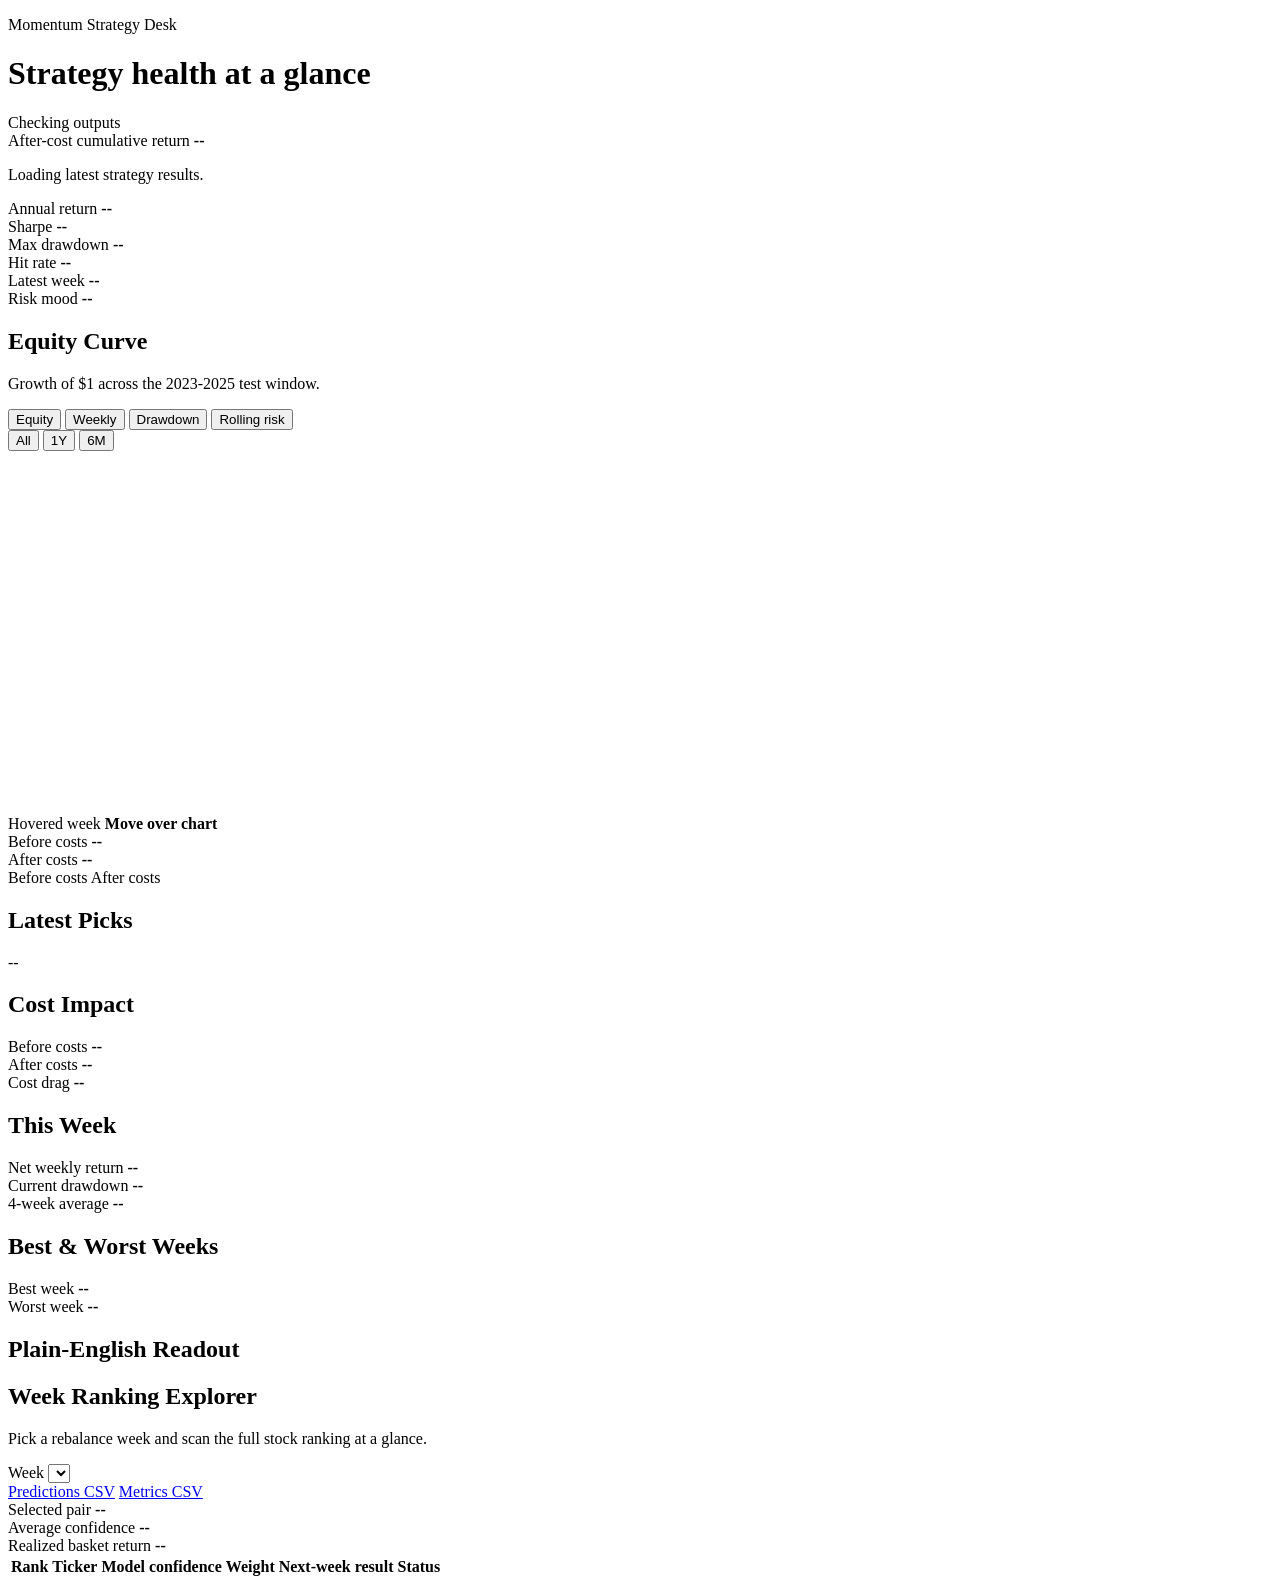
==== web/index.html @ 1e9c1b70 "Initial momentum strategy dashboard" ====
<!doctype html>
<html lang="en">
  <head>
    <meta charset="utf-8" />
    <meta name="viewport" content="width=device-width, initial-scale=1" />
    <title>Momentum Strategy Dashboard</title>
    <link rel="stylesheet" href="/static/styles.css" />
  </head>
  <body>
    <header class="app-header">
      <div>
        <p class="eyebrow">Momentum Strategy Desk</p>
        <h1>Strategy health at a glance</h1>
      </div>
      <div class="status-pill" id="healthStatus">Checking outputs</div>
    </header>

    <main>
      <section class="summary-band">
        <div>
          <span class="label">After-cost cumulative return</span>
          <strong id="netCumulativeReturn">--</strong>
          <p id="growthSentence">Loading latest strategy results.</p>
        </div>
        <div class="summary-grid">
          <div class="metric">
            <span>Annual return</span>
            <strong id="netAnnualizedReturn">--</strong>
          </div>
          <div class="metric">
            <span>Sharpe</span>
            <strong id="netSharpe">--</strong>
          </div>
          <div class="metric">
            <span>Max drawdown</span>
            <strong id="maxDrawdown">--</strong>
          </div>
          <div class="metric">
            <span>Hit rate</span>
            <strong id="hitRate">--</strong>
          </div>
          <div class="metric">
            <span>Latest week</span>
            <strong id="latestWeeklyReturn">--</strong>
          </div>
          <div class="metric">
            <span>Risk mood</span>
            <strong id="riskMood">--</strong>
          </div>
        </div>
      </section>

      <section class="layout">
        <div class="panel large">
          <div class="panel-head">
            <div>
              <h2>Equity Curve</h2>
              <p id="chartDescription">Growth of $1 across the 2023-2025 test window.</p>
            </div>
            <div class="chart-actions">
              <div class="segmented" aria-label="Chart mode">
                <button class="active" data-mode="equity">Equity</button>
                <button data-mode="returns">Weekly</button>
                <button data-mode="drawdown">Drawdown</button>
                <button data-mode="risk">Rolling risk</button>
              </div>
              <div class="segmented compact" aria-label="Chart range">
                <button class="active" data-range="all">All</button>
                <button data-range="52">1Y</button>
                <button data-range="26">6M</button>
              </div>
            </div>
          </div>
          <div class="chart-shell">
            <canvas id="equityChart" width="900" height="360"></canvas>
            <div class="chart-tooltip" id="chartTooltip" hidden></div>
          </div>
          <div class="chart-readout">
            <div>
              <span>Hovered week</span>
              <strong id="hoverWeek">Move over chart</strong>
            </div>
            <div>
              <span>Before costs</span>
              <strong id="hoverGross">--</strong>
            </div>
            <div>
              <span>After costs</span>
              <strong id="hoverNet">--</strong>
            </div>
          </div>
          <div class="legend" id="chartLegend">
            <span><i class="gross"></i> Before costs</span>
            <span><i class="net"></i> After costs</span>
          </div>
        </div>

        <aside class="panel picks">
          <div class="panel-head">
            <div>
              <h2>Latest Picks</h2>
              <p id="asOfWeek">--</p>
            </div>
          </div>
          <div id="selectedStocks" class="stock-list"></div>
        </aside>
      </section>

      <section class="cards">
        <article class="panel">
          <h2>Cost Impact</h2>
          <div class="split-row">
            <span>Before costs</span>
            <strong id="beforeCosts">--</strong>
          </div>
          <div class="split-row">
            <span>After costs</span>
            <strong id="afterCosts">--</strong>
          </div>
          <div class="split-row muted">
            <span>Cost drag</span>
            <strong id="costDrag">--</strong>
          </div>
        </article>

        <article class="panel">
          <h2>This Week</h2>
          <div class="split-row">
            <span>Net weekly return</span>
            <strong id="thisWeekReturn">--</strong>
          </div>
          <div class="split-row">
            <span>Current drawdown</span>
            <strong id="currentDrawdown">--</strong>
          </div>
          <div class="split-row">
            <span>4-week average</span>
            <strong id="rollingAvgReturn4w">--</strong>
          </div>
        </article>

        <article class="panel">
          <h2>Best & Worst Weeks</h2>
          <div class="split-row">
            <span id="bestWeekLabel">Best week</span>
            <strong id="bestWeekReturn">--</strong>
          </div>
          <div class="split-row">
            <span id="worstWeekLabel">Worst week</span>
            <strong id="worstWeekReturn">--</strong>
          </div>
        </article>
      </section>

      <section class="cards single">
        <article class="panel">
          <h2>Plain-English Readout</h2>
          <ul id="plainEnglish"></ul>
        </article>
      </section>

      <section class="panel">
        <div class="panel-head">
          <div>
            <h2>Week Ranking Explorer</h2>
            <p>Pick a rebalance week and scan the full stock ranking at a glance.</p>
          </div>
          <div class="ranking-tools">
            <label for="weekSelect">Week</label>
            <select id="weekSelect"></select>
            <div class="downloads">
              <a href="/api/downloads/weekly_stock_predictions.csv">Predictions CSV</a>
              <a href="/api/downloads/performance_metrics.csv">Metrics CSV</a>
            </div>
          </div>
        </div>
        <div class="week-glance">
          <div>
            <span class="label">Selected pair</span>
            <strong id="weekSelectedPair">--</strong>
          </div>
          <div>
            <span class="label">Average confidence</span>
            <strong id="weekAvgConfidence">--</strong>
          </div>
          <div>
            <span class="label">Realized basket return</span>
            <strong id="weekBasketReturn">--</strong>
          </div>
        </div>
        <div class="week-chips" id="weekChips"></div>
        <div class="table-wrap ranking-table-wrap">
          <table>
            <thead>
              <tr>
                <th>Rank</th>
                <th>Ticker</th>
                <th>Model confidence</th>
                <th>Weight</th>
                <th>Next-week result</th>
                <th>Status</th>
              </tr>
            </thead>
            <tbody id="predictionRows"></tbody>
          </table>
        </div>
      </section>
    </main>

    <script src="/static/app.js"></script>
  </body>
</html>
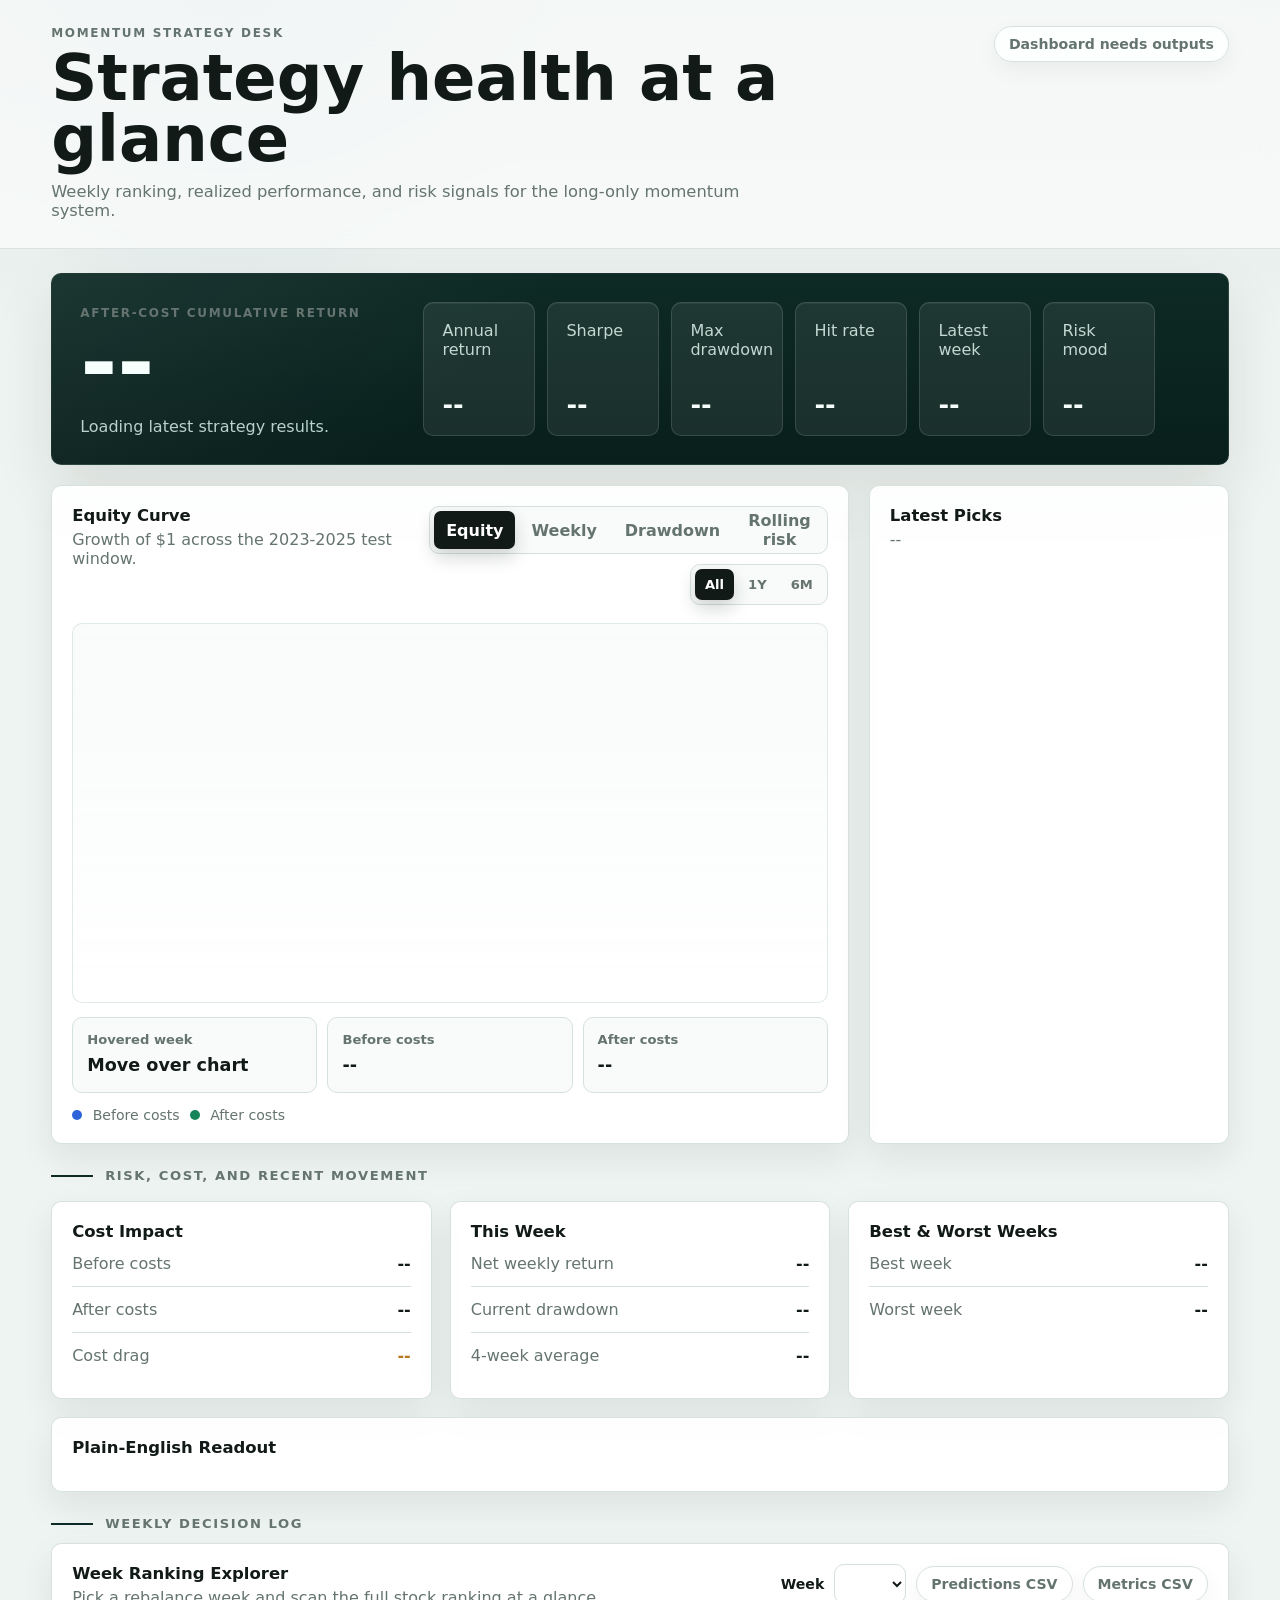
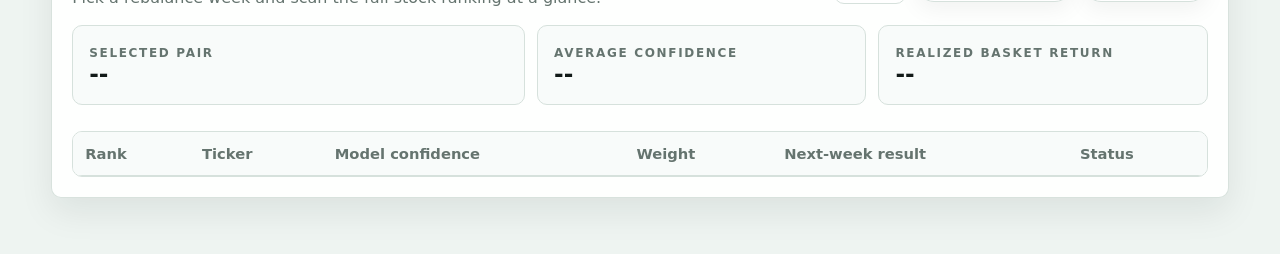
==== commit 02fdca16: "Redesign dashboard experience" ====
--- a/web/index.html
+++ b/web/index.html
@@ -4,13 +4,14 @@
     <meta charset="utf-8" />
     <meta name="viewport" content="width=device-width, initial-scale=1" />
     <title>Momentum Strategy Dashboard</title>
-    <link rel="stylesheet" href="/static/styles.css" />
+    <link rel="stylesheet" href="styles.css" />
   </head>
   <body>
     <header class="app-header">
       <div>
         <p class="eyebrow">Momentum Strategy Desk</p>
         <h1>Strategy health at a glance</h1>
+        <p class="header-copy">Weekly ranking, realized performance, and risk signals for the long-only momentum system.</p>
       </div>
       <div class="status-pill" id="healthStatus">Checking outputs</div>
     </header>
@@ -106,6 +107,11 @@
         </aside>
       </section>
 
+      <section class="section-label">
+        <span></span>
+        <p>Risk, cost, and recent movement</p>
+      </section>
+
       <section class="cards">
         <article class="panel">
           <h2>Cost Impact</h2>
@@ -157,6 +163,11 @@
           <h2>Plain-English Readout</h2>
           <ul id="plainEnglish"></ul>
         </article>
+      </section>
+
+      <section class="section-label">
+        <span></span>
+        <p>Weekly decision log</p>
       </section>
 
       <section class="panel">
@@ -169,8 +180,8 @@
             <label for="weekSelect">Week</label>
             <select id="weekSelect"></select>
             <div class="downloads">
-              <a href="/api/downloads/weekly_stock_predictions.csv">Predictions CSV</a>
-              <a href="/api/downloads/performance_metrics.csv">Metrics CSV</a>
+              <a data-download="weekly_stock_predictions.csv" href="/api/downloads/weekly_stock_predictions.csv">Predictions CSV</a>
+              <a data-download="performance_metrics.csv" href="/api/downloads/performance_metrics.csv">Metrics CSV</a>
             </div>
           </div>
         </div>
@@ -207,6 +218,6 @@
       </section>
     </main>
 
-    <script src="/static/app.js"></script>
+    <script src="app.js"></script>
   </body>
 </html>
--- a/web/styles.css
+++ b/web/styles.css
@@ -0,0 +1,653 @@
+:root {
+  color-scheme: light;
+  --bg: #eef4f1;
+  --bg-2: #e4ece8;
+  --ink: #121a18;
+  --muted: #65746f;
+  --soft: #f8fbfa;
+  --panel: rgba(255, 255, 255, 0.92);
+  --line: #d6e1dc;
+  --pine: #0e2a25;
+  --pine-2: #173c35;
+  --green: #16845b;
+  --teal: #157987;
+  --blue: #2e64d8;
+  --amber: #b7791f;
+  --plum: #6f4bb2;
+  --red: #bf4d45;
+  --shadow: 0 24px 60px rgba(18, 26, 24, 0.11);
+  --small-shadow: 0 14px 34px rgba(18, 26, 24, 0.08);
+}
+
+* {
+  box-sizing: border-box;
+}
+
+body {
+  margin: 0;
+  min-height: 100vh;
+  background:
+    linear-gradient(180deg, rgba(14, 42, 37, 0.08), transparent 340px),
+    radial-gradient(circle at 18% 0%, rgba(46, 100, 216, 0.12), transparent 320px),
+    var(--bg);
+  color: var(--ink);
+  font-family: Inter, ui-sans-serif, system-ui, -apple-system, BlinkMacSystemFont, "Segoe UI", sans-serif;
+}
+
+.app-header {
+  display: flex;
+  align-items: flex-start;
+  justify-content: space-between;
+  gap: 24px;
+  padding: 26px clamp(18px, 4vw, 56px) 28px;
+  border-bottom: 1px solid rgba(214, 225, 220, 0.9);
+  background: rgba(248, 251, 250, 0.86);
+  backdrop-filter: blur(18px);
+  position: sticky;
+  top: 0;
+  z-index: 5;
+}
+
+.eyebrow,
+.label {
+  margin: 0 0 8px;
+  color: var(--muted);
+  font-size: 0.75rem;
+  font-weight: 800;
+  letter-spacing: 0.14em;
+  text-transform: uppercase;
+}
+
+h1,
+h2,
+p {
+  margin: 0;
+}
+
+h1 {
+  max-width: 860px;
+  font-size: clamp(2.2rem, 5vw, 4.4rem);
+  line-height: 0.95;
+  letter-spacing: 0;
+}
+
+h2 {
+  font-size: 1.03rem;
+  letter-spacing: 0;
+}
+
+.header-copy {
+  max-width: 720px;
+  margin-top: 12px;
+  color: var(--muted);
+  font-size: 1.02rem;
+}
+
+main {
+  width: min(1480px, 100%);
+  margin: 0 auto;
+  padding: 24px clamp(18px, 4vw, 56px) 56px;
+}
+
+.status-pill,
+.downloads a {
+  border: 1px solid var(--line);
+  border-radius: 999px;
+  padding: 9px 14px;
+  color: var(--muted);
+  background: rgba(255, 255, 255, 0.82);
+  font-size: 0.88rem;
+  font-weight: 800;
+  text-decoration: none;
+  white-space: nowrap;
+  box-shadow: 0 8px 22px rgba(18, 26, 24, 0.05);
+}
+
+.status-pill.ok {
+  border-color: rgba(22, 132, 91, 0.28);
+  color: var(--green);
+}
+
+.summary-band {
+  display: grid;
+  grid-template-columns: minmax(300px, 0.88fr) 1.55fr;
+  gap: 18px;
+  align-items: stretch;
+  padding: 28px;
+  background:
+    linear-gradient(135deg, rgba(255, 255, 255, 0.06), transparent 38%),
+    linear-gradient(180deg, var(--pine), #081f1b);
+  color: #f7fffc;
+  border: 1px solid rgba(255, 255, 255, 0.08);
+  border-radius: 10px;
+  box-shadow: var(--shadow);
+}
+
+.summary-band strong {
+  display: block;
+  font-size: clamp(2.5rem, 7vw, 5.7rem);
+  line-height: 0.92;
+}
+
+.summary-band p {
+  margin-top: 14px;
+  color: #b9d2cb;
+}
+
+.summary-grid {
+  display: grid;
+  grid-template-columns: repeat(6, minmax(112px, 1fr));
+  gap: 12px;
+}
+
+.metric {
+  display: flex;
+  flex-direction: column;
+  justify-content: space-between;
+  min-height: 132px;
+  padding: 18px;
+  border: 1px solid rgba(255, 255, 255, 0.13);
+  border-radius: 10px;
+  background: rgba(255, 255, 255, 0.07);
+  box-shadow: inset 0 1px 0 rgba(255, 255, 255, 0.06);
+}
+
+.metric span {
+  color: #c2d8d1;
+}
+
+.metric strong {
+  font-size: clamp(1.3rem, 2vw, 1.85rem);
+}
+
+.layout {
+  display: grid;
+  grid-template-columns: minmax(0, 1fr) 360px;
+  gap: 20px;
+  margin-top: 20px;
+}
+
+.cards {
+  display: grid;
+  grid-template-columns: repeat(3, minmax(0, 1fr));
+  gap: 18px;
+  margin: 18px 0;
+}
+
+.cards.single {
+  grid-template-columns: 1fr;
+}
+
+.section-label {
+  display: flex;
+  align-items: center;
+  gap: 12px;
+  margin: 24px 0 12px;
+}
+
+.section-label span {
+  width: 42px;
+  height: 2px;
+  background: var(--pine);
+}
+
+.section-label p {
+  color: var(--muted);
+  font-size: 0.82rem;
+  font-weight: 900;
+  letter-spacing: 0.12em;
+  text-transform: uppercase;
+}
+
+.panel {
+  padding: 20px;
+  background: var(--panel);
+  border: 1px solid rgba(214, 225, 220, 0.95);
+  border-radius: 10px;
+  box-shadow: var(--small-shadow);
+}
+
+.panel.large {
+  min-width: 0;
+  overflow: hidden;
+}
+
+.panel-head {
+  display: flex;
+  align-items: flex-start;
+  justify-content: space-between;
+  gap: 18px;
+  margin-bottom: 18px;
+}
+
+.panel-head p {
+  margin-top: 5px;
+  color: var(--muted);
+}
+
+.chart-actions {
+  display: flex;
+  flex-direction: column;
+  align-items: flex-end;
+  gap: 10px;
+}
+
+.segmented {
+  display: flex;
+  gap: 4px;
+  padding: 4px;
+  border: 1px solid var(--line);
+  border-radius: 10px;
+  background: var(--soft);
+}
+
+.segmented button {
+  min-height: 36px;
+  border: 0;
+  border-radius: 7px;
+  padding: 0 12px;
+  background: transparent;
+  color: var(--muted);
+  font: inherit;
+  font-weight: 850;
+  cursor: pointer;
+}
+
+.segmented.compact button {
+  min-height: 31px;
+  padding: 0 10px;
+  font-size: 0.82rem;
+}
+
+.segmented button.active {
+  color: #fff;
+  background: var(--ink);
+  box-shadow: 0 8px 18px rgba(18, 26, 24, 0.18);
+}
+
+.legend,
+.downloads,
+.ranking-tools {
+  display: flex;
+  align-items: center;
+  gap: 10px;
+  flex-wrap: wrap;
+  color: var(--muted);
+  font-size: 0.88rem;
+}
+
+.ranking-tools {
+  justify-content: flex-end;
+}
+
+.ranking-tools label {
+  color: var(--ink);
+  font-weight: 850;
+}
+
+select {
+  min-height: 40px;
+  border: 1px solid var(--line);
+  border-radius: 10px;
+  padding: 0 38px 0 12px;
+  background: #fff;
+  color: var(--ink);
+  font: inherit;
+  font-weight: 850;
+}
+
+.legend {
+  padding-top: 2px;
+}
+
+.legend i {
+  display: inline-block;
+  width: 10px;
+  height: 10px;
+  border-radius: 50%;
+  margin-right: 6px;
+}
+
+.legend .gross {
+  background: var(--blue);
+}
+
+.legend .net {
+  background: var(--green);
+}
+
+.chart-shell {
+  position: relative;
+  min-height: 380px;
+  padding: 12px 0 0;
+  border: 1px solid rgba(214, 225, 220, 0.7);
+  border-radius: 10px;
+  background:
+    linear-gradient(180deg, rgba(248, 251, 250, 0.9), rgba(255, 255, 255, 0.96)),
+    var(--panel);
+}
+
+canvas {
+  width: 100%;
+  height: 360px;
+  cursor: crosshair;
+}
+
+.chart-tooltip {
+  position: absolute;
+  min-width: 200px;
+  padding: 10px 12px;
+  border: 1px solid rgba(18, 26, 24, 0.12);
+  border-radius: 10px;
+  background: rgba(255, 255, 255, 0.98);
+  box-shadow: 0 14px 34px rgba(18, 26, 24, 0.16);
+  color: var(--ink);
+  pointer-events: none;
+  transform: translate(12px, -50%);
+  z-index: 3;
+  font-size: 0.86rem;
+}
+
+.chart-tooltip strong {
+  display: block;
+  margin-bottom: 6px;
+}
+
+.chart-tooltip div {
+  display: flex;
+  justify-content: space-between;
+  gap: 14px;
+  color: var(--muted);
+}
+
+.chart-tooltip span:last-child {
+  color: var(--ink);
+  font-weight: 850;
+}
+
+.chart-readout {
+  display: grid;
+  grid-template-columns: repeat(3, minmax(0, 1fr));
+  gap: 10px;
+  margin: 14px 0 12px;
+}
+
+.chart-readout div {
+  min-height: 76px;
+  padding: 14px;
+  border: 1px solid var(--line);
+  border-radius: 10px;
+  background: var(--soft);
+}
+
+.chart-readout span {
+  display: block;
+  color: var(--muted);
+  font-size: 0.82rem;
+  font-weight: 850;
+}
+
+.chart-readout strong {
+  display: block;
+  margin-top: 8px;
+  font-size: 1.1rem;
+}
+
+.stock-list {
+  display: grid;
+  gap: 12px;
+}
+
+.stock-card {
+  padding: 17px;
+  border: 1px solid var(--line);
+  border-radius: 10px;
+  background:
+    linear-gradient(135deg, rgba(22, 132, 91, 0.1), transparent 58%),
+    #f8fbfa;
+}
+
+.stock-card strong {
+  display: block;
+  font-size: 2.15rem;
+  line-height: 1;
+}
+
+.stock-card .stock-meta {
+  display: flex;
+  justify-content: space-between;
+  gap: 12px;
+  margin-top: 12px;
+  color: var(--muted);
+}
+
+.split-row {
+  display: flex;
+  justify-content: space-between;
+  gap: 14px;
+  padding: 13px 0;
+  border-bottom: 1px solid var(--line);
+}
+
+.split-row:last-child {
+  border-bottom: 0;
+}
+
+.split-row span,
+li {
+  color: var(--muted);
+}
+
+.split-row strong {
+  text-align: right;
+}
+
+.muted strong {
+  color: var(--amber);
+}
+
+ul {
+  display: grid;
+  grid-template-columns: repeat(2, minmax(0, 1fr));
+  gap: 10px;
+  margin: 14px 0 0;
+  padding: 0;
+  list-style: none;
+}
+
+li {
+  padding: 14px;
+  border: 1px solid var(--line);
+  border-radius: 10px;
+  background: var(--soft);
+}
+
+.table-wrap {
+  overflow-x: auto;
+}
+
+.ranking-table-wrap {
+  max-height: 430px;
+  overflow: auto;
+  border: 1px solid var(--line);
+  border-radius: 10px;
+  background: #fff;
+}
+
+.ranking-table-wrap table {
+  min-width: 720px;
+}
+
+.ranking-table-wrap thead th {
+  position: sticky;
+  top: 0;
+  z-index: 2;
+  background: #f8fbfa;
+}
+
+.week-glance {
+  display: grid;
+  grid-template-columns: 1.1fr 0.8fr 0.8fr;
+  gap: 12px;
+  margin-bottom: 14px;
+}
+
+.week-glance > div {
+  padding: 16px;
+  border: 1px solid var(--line);
+  border-radius: 10px;
+  background: var(--soft);
+}
+
+.week-glance strong {
+  display: block;
+  font-size: 1.45rem;
+  line-height: 1.15;
+}
+
+.week-chips {
+  display: flex;
+  gap: 8px;
+  overflow-x: auto;
+  padding-bottom: 12px;
+}
+
+.week-chips button {
+  border: 1px solid var(--line);
+  border-radius: 999px;
+  padding: 8px 12px;
+  background: #fff;
+  color: var(--muted);
+  font: inherit;
+  font-weight: 850;
+  white-space: nowrap;
+  cursor: pointer;
+}
+
+.week-chips button.active {
+  border-color: rgba(22, 132, 91, 0.28);
+  background: rgba(22, 132, 91, 0.1);
+  color: var(--green);
+}
+
+table {
+  width: 100%;
+  border-collapse: collapse;
+  min-width: 760px;
+}
+
+th,
+td {
+  padding: 13px 12px;
+  border-bottom: 1px solid var(--line);
+  text-align: left;
+  font-size: 0.92rem;
+}
+
+th {
+  color: var(--muted);
+  font-weight: 850;
+}
+
+.selected-row {
+  background: rgba(22, 132, 91, 0.07);
+}
+
+.rank-badge {
+  display: inline-grid;
+  place-items: center;
+  width: 32px;
+  height: 32px;
+  border-radius: 999px;
+  background: #edf4f1;
+  color: var(--ink);
+  font-weight: 950;
+}
+
+.selected-row .rank-badge {
+  background: var(--green);
+  color: #fff;
+}
+
+.confidence-cell {
+  display: grid;
+  grid-template-columns: 64px minmax(110px, 1fr);
+  align-items: center;
+  gap: 10px;
+  font-weight: 850;
+}
+
+.confidence-track {
+  height: 8px;
+  overflow: hidden;
+  border-radius: 999px;
+  background: #e4ece8;
+}
+
+.confidence-track i {
+  display: block;
+  height: 100%;
+  border-radius: inherit;
+  background: linear-gradient(90deg, var(--blue), var(--green));
+}
+
+.yes {
+  color: var(--green);
+  font-weight: 850;
+}
+
+.no {
+  color: var(--muted);
+}
+
+@media (max-width: 1180px) {
+  .summary-band,
+  .layout {
+    grid-template-columns: 1fr;
+  }
+
+  .summary-grid {
+    grid-template-columns: repeat(3, minmax(120px, 1fr));
+  }
+}
+
+@media (max-width: 820px) {
+  .app-header,
+  .panel-head {
+    flex-direction: column;
+    align-items: stretch;
+  }
+
+  .cards,
+  .chart-readout,
+  .week-glance,
+  ul {
+    grid-template-columns: 1fr;
+  }
+
+  .chart-actions {
+    align-items: stretch;
+  }
+
+  .segmented {
+    overflow-x: auto;
+  }
+
+  .ranking-tools {
+    justify-content: flex-start;
+  }
+}
+
+@media (max-width: 560px) {
+  main {
+    padding-inline: 14px;
+  }
+
+  .summary-band {
+    padding: 20px;
+  }
+
+  .summary-grid {
+    grid-template-columns: 1fr;
+  }
+}
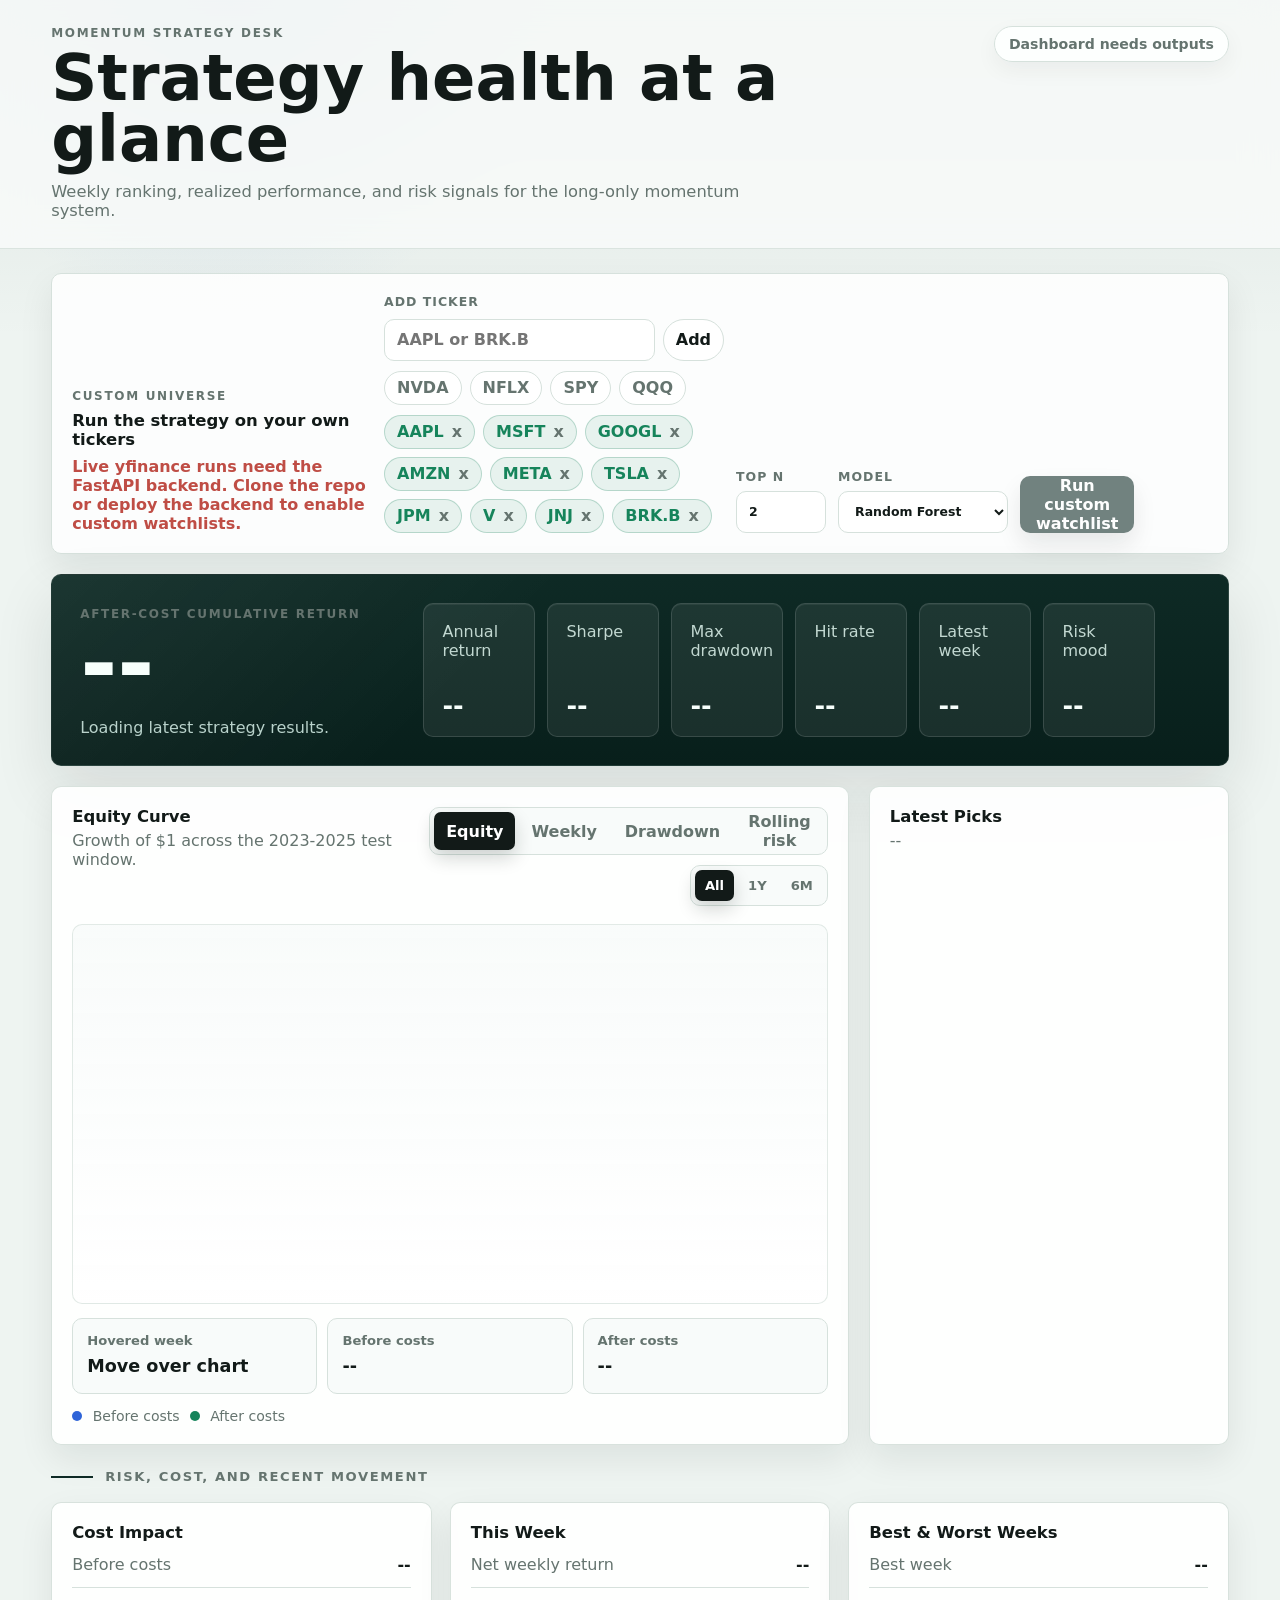
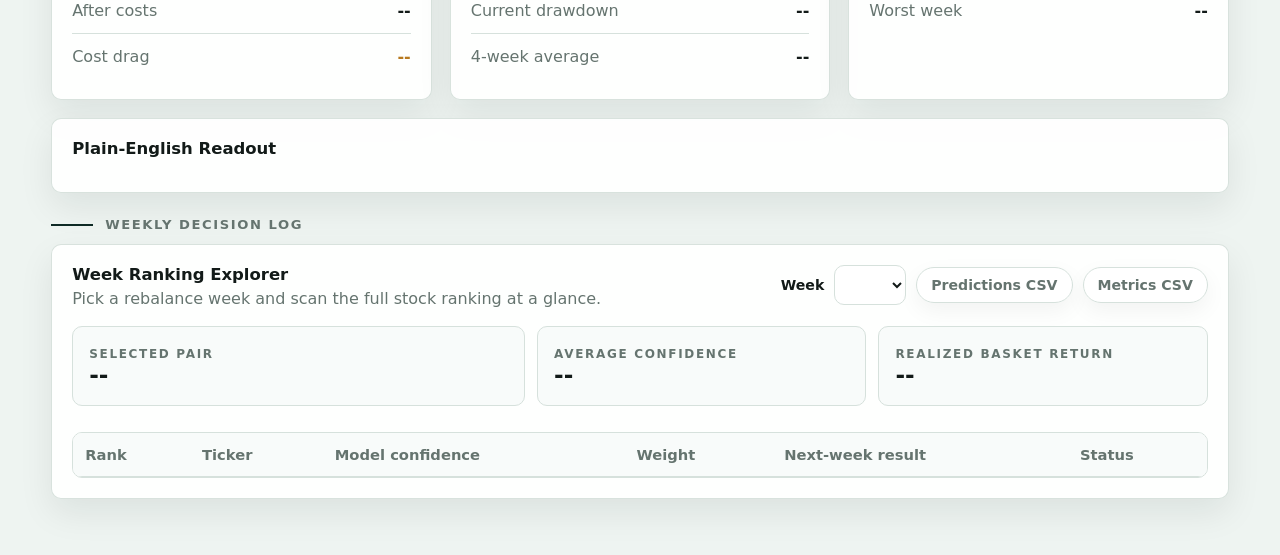
==== commit 2eaad367: "Add yfinance custom watchlists" ====
--- a/web/index.html
+++ b/web/index.html
@@ -17,6 +17,42 @@
     </header>
 
     <main>
+      <section class="custom-panel">
+        <div>
+          <p class="eyebrow">Custom universe</p>
+          <h2>Run the strategy on your own tickers</h2>
+          <p class="custom-note" id="customNote">Live custom runs need the Python backend. The public static page shows the default precomputed universe.</p>
+        </div>
+        <div class="custom-controls">
+          <div class="ticker-builder">
+            <label for="tickerInput">Add ticker</label>
+            <div class="ticker-add-row">
+              <input id="tickerInput" placeholder="AAPL or BRK.B" autocomplete="off" />
+              <button id="addTickerButton" class="secondary-button" type="button">Add</button>
+            </div>
+            <div class="starter-row" aria-label="Starter tickers">
+              <button type="button" data-starter="NVDA">NVDA</button>
+              <button type="button" data-starter="NFLX">NFLX</button>
+              <button type="button" data-starter="SPY">SPY</button>
+              <button type="button" data-starter="QQQ">QQQ</button>
+            </div>
+            <div class="watchlist-chips" id="watchlistChips"></div>
+          </div>
+          <label>
+            Top N
+            <input id="topNInput" type="number" min="1" max="10" value="2" />
+          </label>
+          <label>
+            Model
+            <select id="modelInput">
+              <option value="random_forest">Random Forest</option>
+              <option value="hist_gradient_boosting">Gradient Boosting</option>
+            </select>
+          </label>
+          <button id="runCustomButton" type="button">Run custom watchlist</button>
+        </div>
+      </section>
+
       <section class="summary-band">
         <div>
           <span class="label">After-cost cumulative return</span>
--- a/web/styles.css
+++ b/web/styles.css
@@ -89,6 +89,133 @@
   padding: 24px clamp(18px, 4vw, 56px) 56px;
 }
 
+.custom-panel {
+  display: grid;
+  grid-template-columns: minmax(280px, 0.8fr) 1.4fr;
+  gap: 18px;
+  align-items: end;
+  margin-bottom: 20px;
+  padding: 20px;
+  border: 1px solid var(--line);
+  border-radius: 10px;
+  background: rgba(255, 255, 255, 0.86);
+  box-shadow: var(--small-shadow);
+}
+
+.custom-note {
+  margin-top: 8px;
+  color: var(--muted);
+}
+
+.custom-note.ready {
+  color: var(--green);
+  font-weight: 850;
+}
+
+.custom-note.error {
+  color: var(--red);
+  font-weight: 850;
+}
+
+.custom-controls {
+  display: grid;
+  grid-template-columns: minmax(340px, 1fr) 90px 170px auto;
+  gap: 12px;
+  align-items: end;
+}
+
+.custom-controls label,
+.ticker-builder > label {
+  display: grid;
+  gap: 7px;
+  color: var(--muted);
+  font-size: 0.78rem;
+  font-weight: 900;
+  letter-spacing: 0.08em;
+  text-transform: uppercase;
+}
+
+.custom-controls input,
+.custom-controls select {
+  min-height: 42px;
+  width: 100%;
+  border: 1px solid var(--line);
+  border-radius: 10px;
+  padding: 0 12px;
+  background: #fff;
+  color: var(--ink);
+  font: inherit;
+  font-weight: 800;
+}
+
+.ticker-builder {
+  display: grid;
+  gap: 10px;
+}
+
+.ticker-add-row {
+  display: grid;
+  grid-template-columns: minmax(160px, 1fr) auto;
+  gap: 8px;
+}
+
+.starter-row,
+.watchlist-chips {
+  display: flex;
+  gap: 8px;
+  flex-wrap: wrap;
+}
+
+.starter-row button,
+.watchlist-chips button,
+.secondary-button {
+  min-height: 34px;
+  border: 1px solid var(--line);
+  border-radius: 999px;
+  padding: 0 12px;
+  background: #fff;
+  color: var(--ink);
+  font: inherit;
+  font-weight: 850;
+  cursor: pointer;
+}
+
+.starter-row button {
+  color: var(--muted);
+}
+
+.watchlist-chips button {
+  display: inline-flex;
+  align-items: center;
+  gap: 8px;
+  border-color: rgba(22, 132, 91, 0.24);
+  background: rgba(22, 132, 91, 0.09);
+  color: var(--green);
+}
+
+.watchlist-chips i {
+  font-style: normal;
+  color: var(--muted);
+}
+
+.custom-controls > button {
+  min-height: 42px;
+  border: 0;
+  border-radius: 10px;
+  padding: 0 16px;
+  background: var(--pine);
+  color: #fff;
+  font: inherit;
+  font-weight: 900;
+  cursor: pointer;
+  box-shadow: 0 12px 24px rgba(18, 26, 24, 0.16);
+}
+
+.custom-controls button:disabled {
+  cursor: not-allowed;
+  opacity: 0.58;
+}
+
 .status-pill,
 .downloads a {
   border: 1px solid var(--line);
@@ -602,7 +729,9 @@
 
 @media (max-width: 1180px) {
   .summary-band,
-  .layout {
+  .layout,
+  .custom-panel,
+  .custom-controls {
     grid-template-columns: 1fr;
   }
 
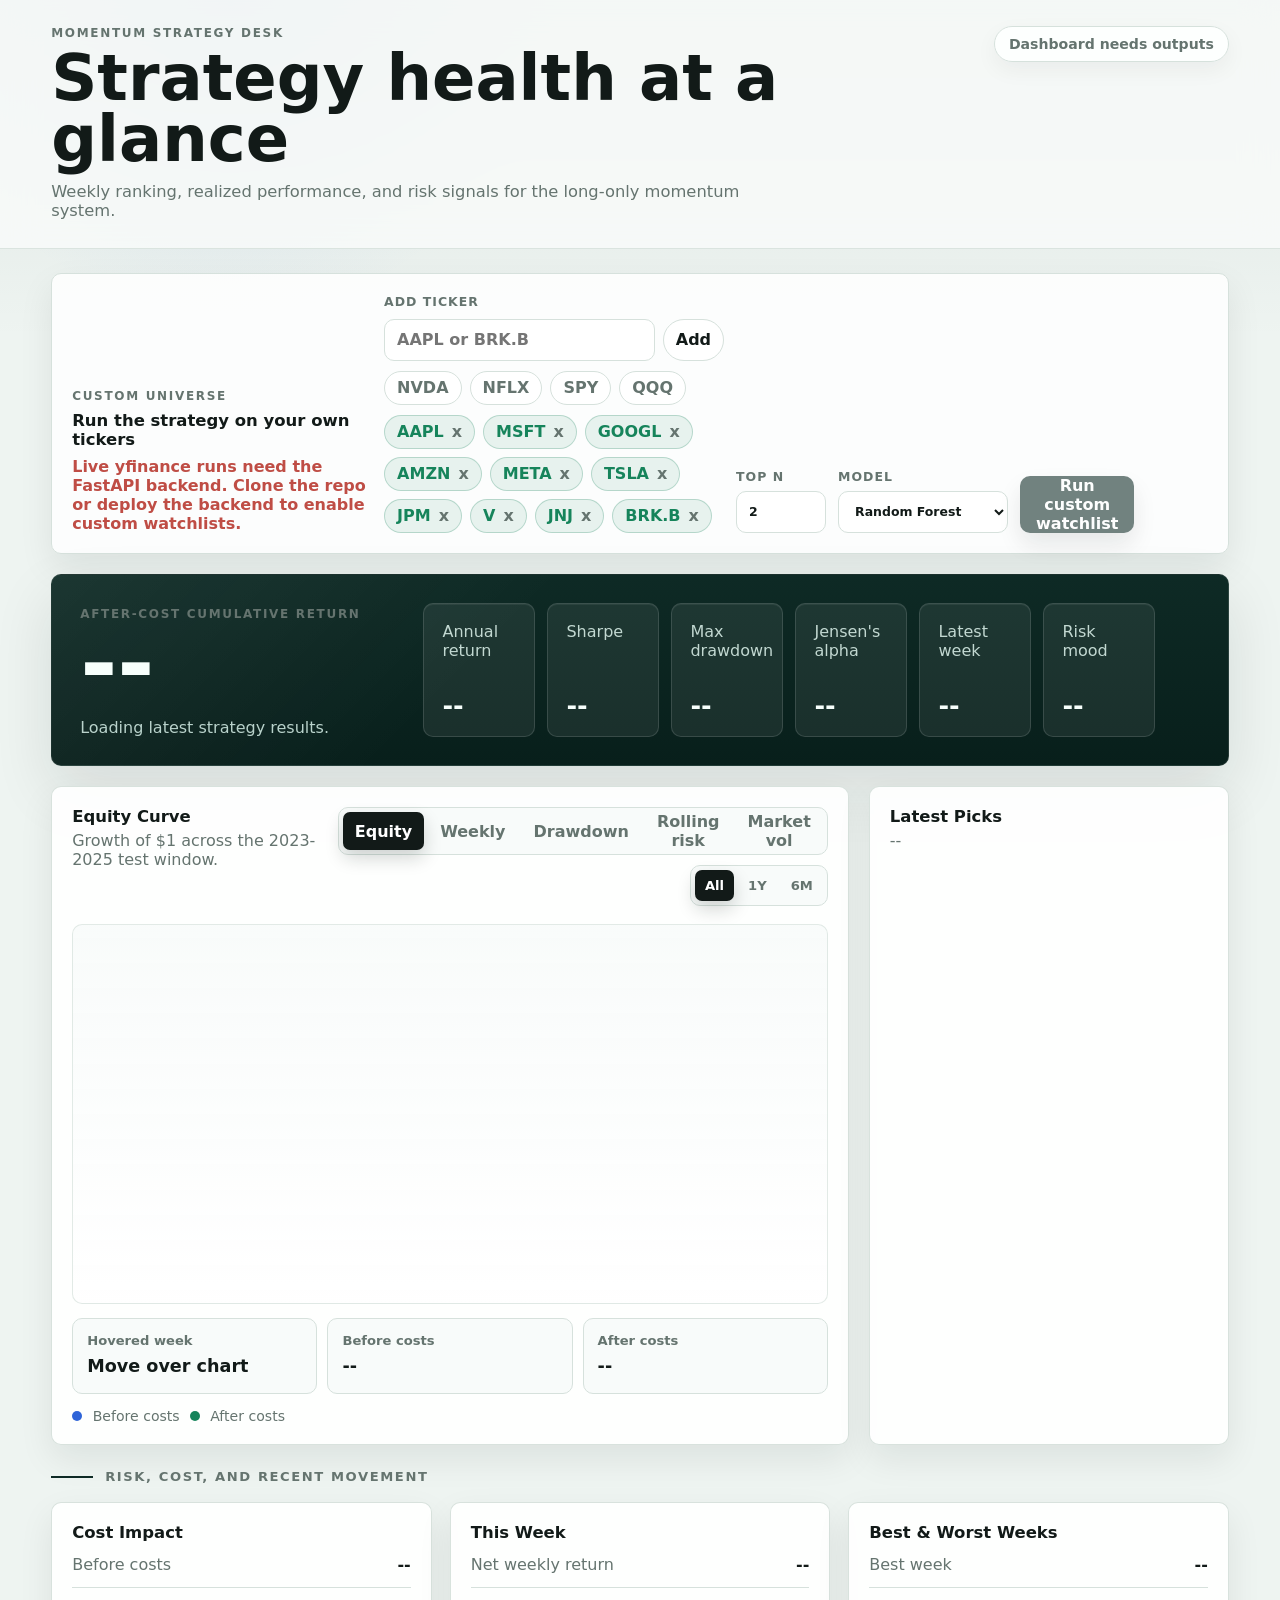
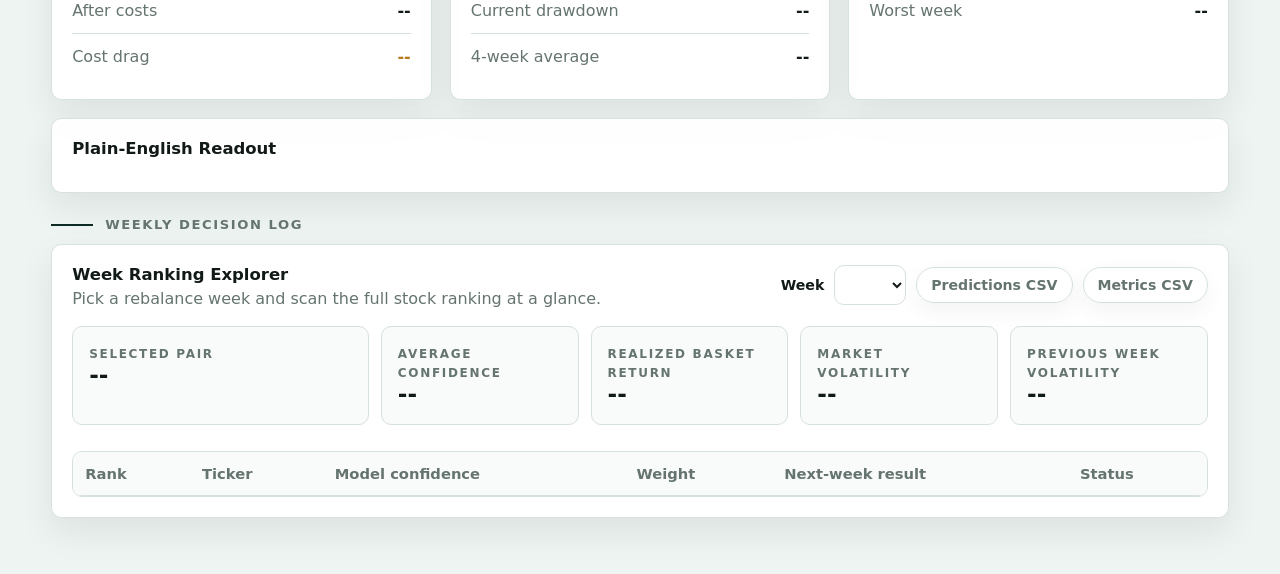
==== commit 403fd0ca: "Add alpha and market volatility views" ====
--- a/web/index.html
+++ b/web/index.html
@@ -73,8 +73,8 @@
             <strong id="maxDrawdown">--</strong>
           </div>
           <div class="metric">
-            <span>Hit rate</span>
-            <strong id="hitRate">--</strong>
+            <span>Jensen's alpha</span>
+            <strong id="jensensAlpha">--</strong>
           </div>
           <div class="metric">
             <span>Latest week</span>
@@ -100,6 +100,7 @@
                 <button data-mode="returns">Weekly</button>
                 <button data-mode="drawdown">Drawdown</button>
                 <button data-mode="risk">Rolling risk</button>
+                <button data-mode="market">Market vol</button>
               </div>
               <div class="segmented compact" aria-label="Chart range">
                 <button class="active" data-range="all">All</button>
@@ -233,6 +234,14 @@
           <div>
             <span class="label">Realized basket return</span>
             <strong id="weekBasketReturn">--</strong>
+          </div>
+          <div>
+            <span class="label">Market volatility</span>
+            <strong id="weekMarketVolatility">--</strong>
+          </div>
+          <div>
+            <span class="label">Previous week volatility</span>
+            <strong id="weekPreviousMarketVolatility">--</strong>
           </div>
         </div>
         <div class="week-chips" id="weekChips"></div>
--- a/web/styles.css
+++ b/web/styles.css
@@ -614,7 +614,7 @@
 
 .week-glance {
   display: grid;
-  grid-template-columns: 1.1fr 0.8fr 0.8fr;
+  grid-template-columns: 1.2fr repeat(4, minmax(150px, 0.8fr));
   gap: 12px;
   margin-bottom: 14px;
 }
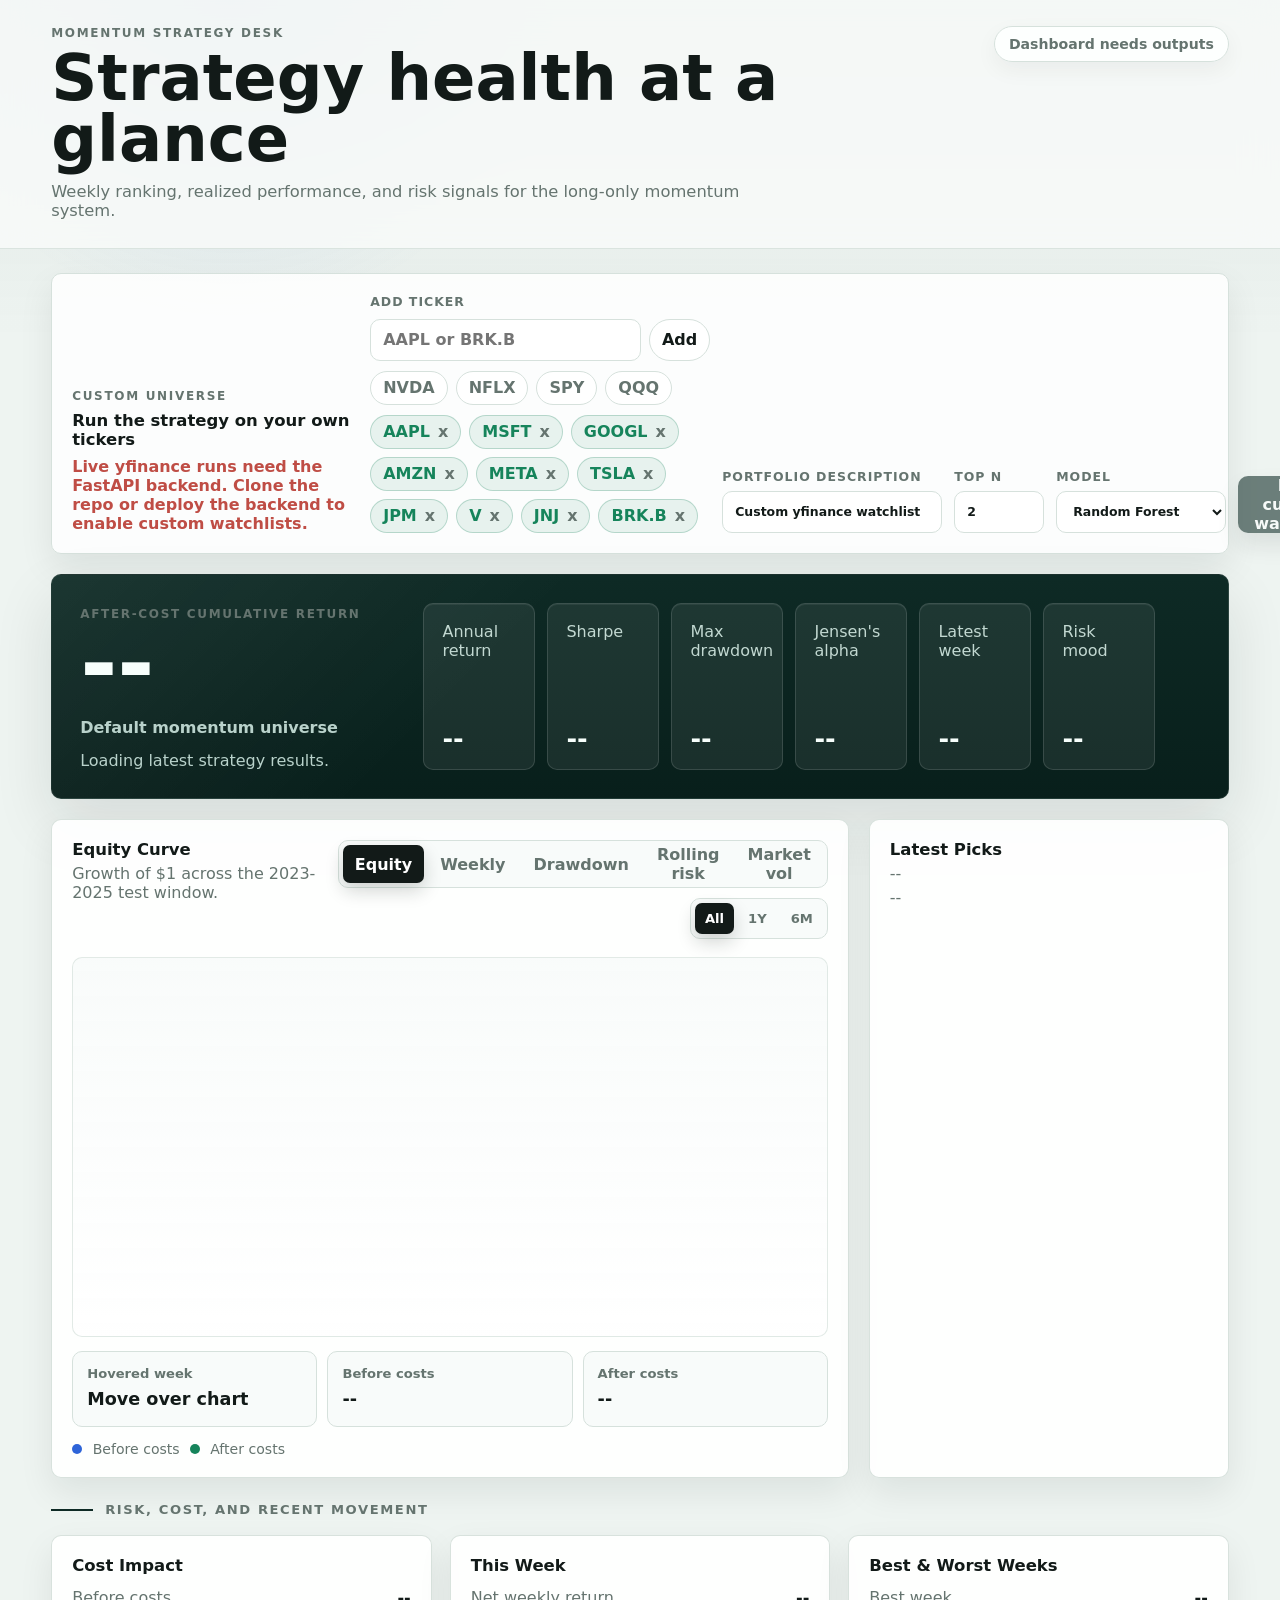
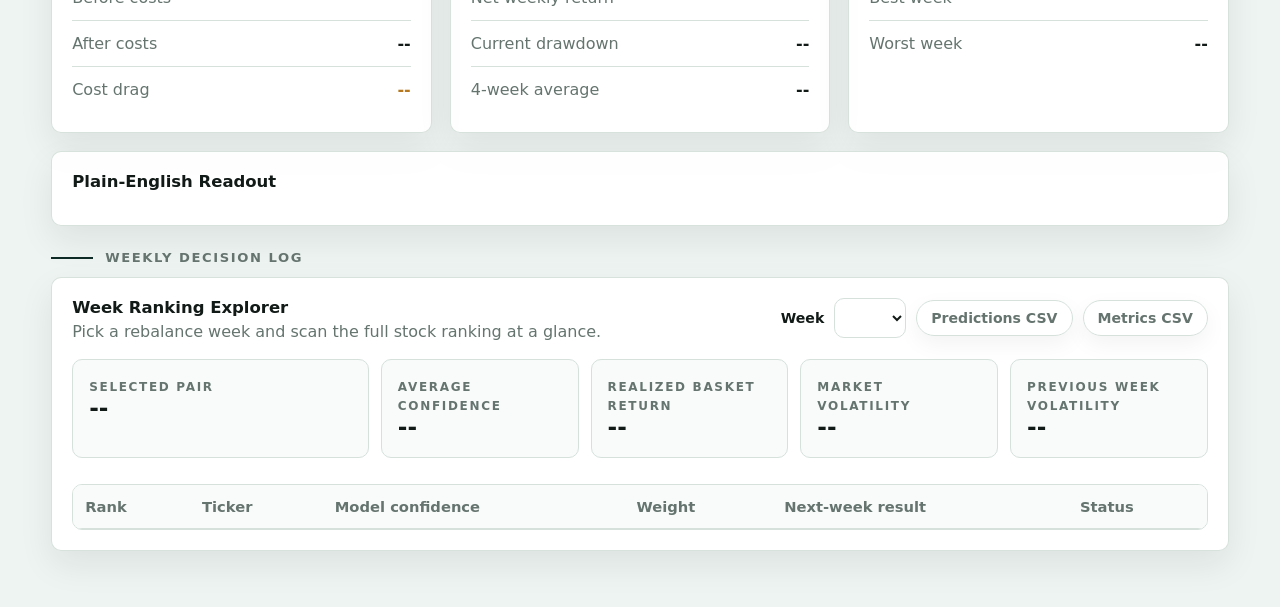
==== commit df78ab54: "Use live yfinance forecast snapshots" ====
--- a/web/index.html
+++ b/web/index.html
@@ -38,6 +38,10 @@
             </div>
             <div class="watchlist-chips" id="watchlistChips"></div>
           </div>
+          <label class="description-field">
+            Portfolio description
+            <input id="portfolioDescriptionInput" value="Custom yfinance watchlist" maxlength="140" />
+          </label>
           <label>
             Top N
             <input id="topNInput" type="number" min="1" max="10" value="2" />
@@ -57,6 +61,7 @@
         <div>
           <span class="label">After-cost cumulative return</span>
           <strong id="netCumulativeReturn">--</strong>
+          <p class="portfolio-description" id="portfolioDescription">Default momentum universe</p>
           <p id="growthSentence">Loading latest strategy results.</p>
         </div>
         <div class="summary-grid">
@@ -138,6 +143,7 @@
             <div>
               <h2>Latest Picks</h2>
               <p id="asOfWeek">--</p>
+              <p id="dataAsOf">--</p>
             </div>
           </div>
           <div id="selectedStocks" class="stock-list"></div>
--- a/web/styles.css
+++ b/web/styles.css
@@ -119,7 +119,7 @@
 
 .custom-controls {
   display: grid;
-  grid-template-columns: minmax(340px, 1fr) 90px 170px auto;
+  grid-template-columns: minmax(340px, 1fr) minmax(220px, 0.7fr) 90px 170px auto;
   gap: 12px;
   align-items: end;
 }
@@ -214,6 +214,12 @@
 .custom-controls button:disabled {
   cursor: not-allowed;
   opacity: 0.58;
+}
+
+.portfolio-description {
+  margin-top: 10px;
+  color: #d8ece6;
+  font-weight: 850;
 }
 
 .status-pill,
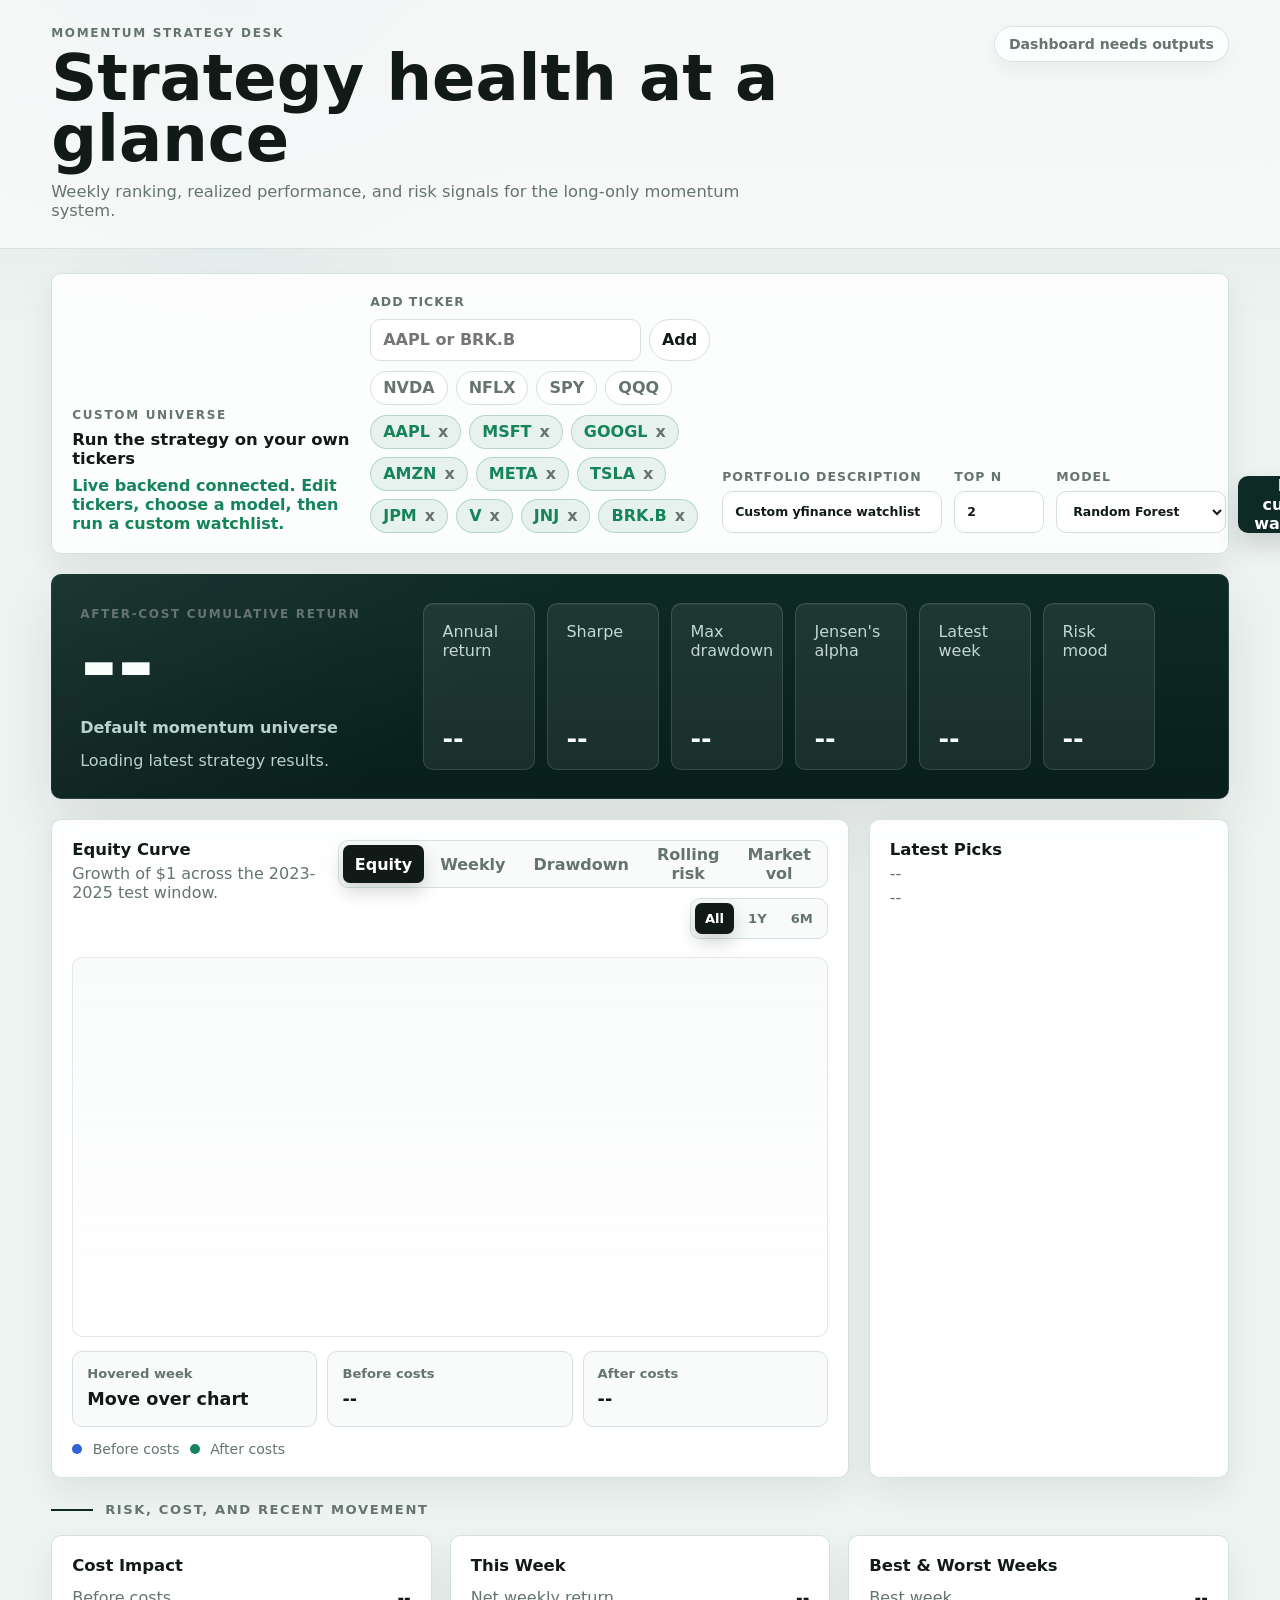
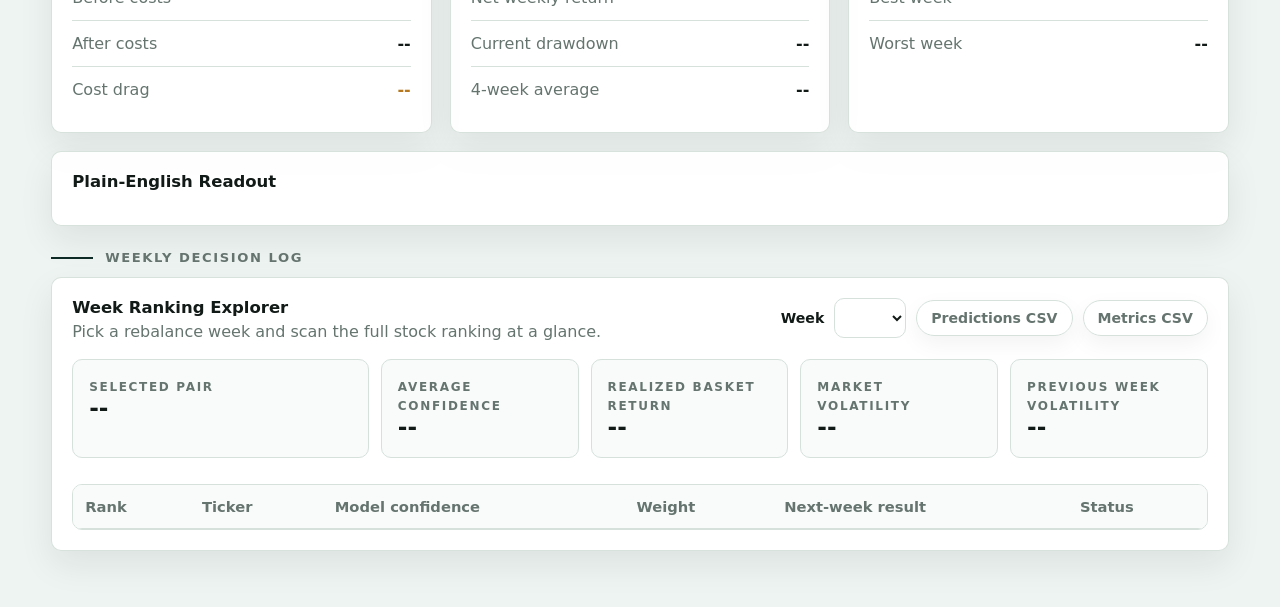
==== commit 88edd86a: "Prepare live backend deployment" ====
--- a/web/index.html
+++ b/web/index.html
@@ -269,6 +269,7 @@
       </section>
     </main>
 
+    <script src="config.js"></script>
     <script src="app.js"></script>
   </body>
 </html>
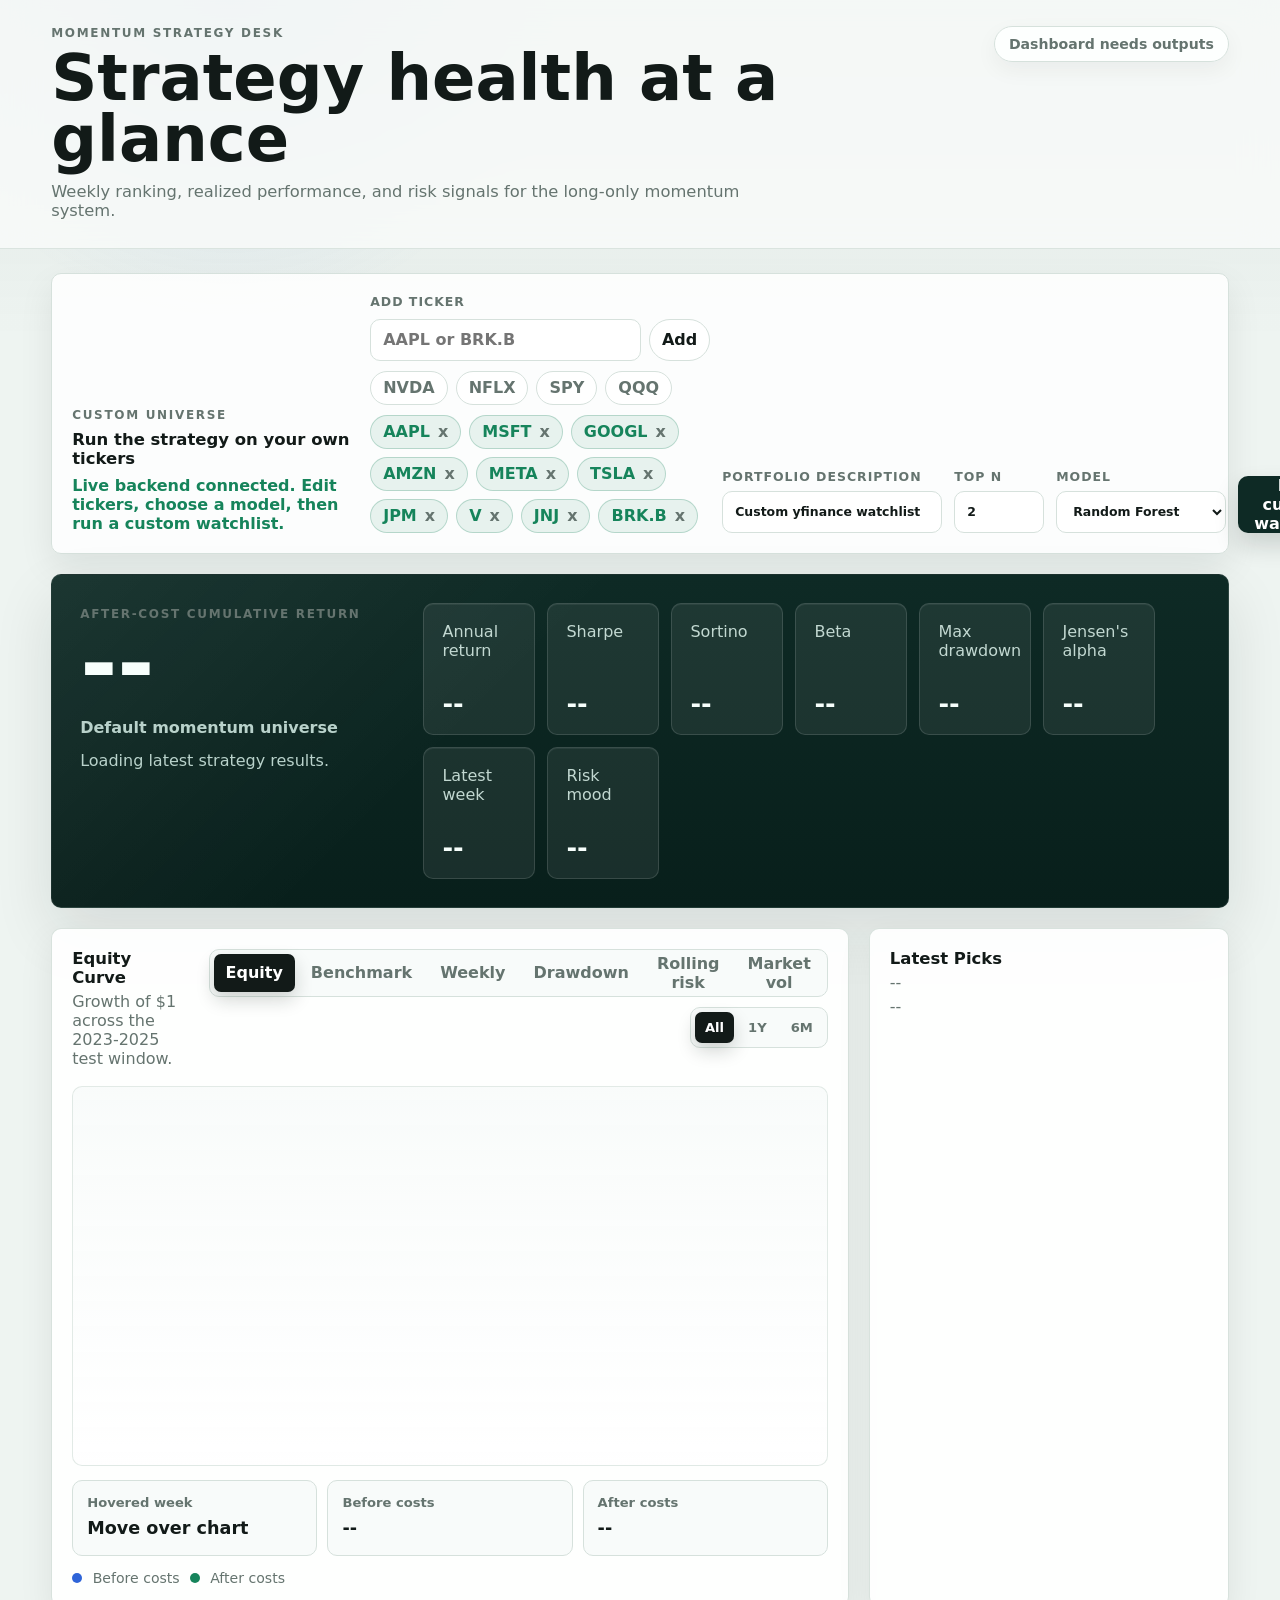
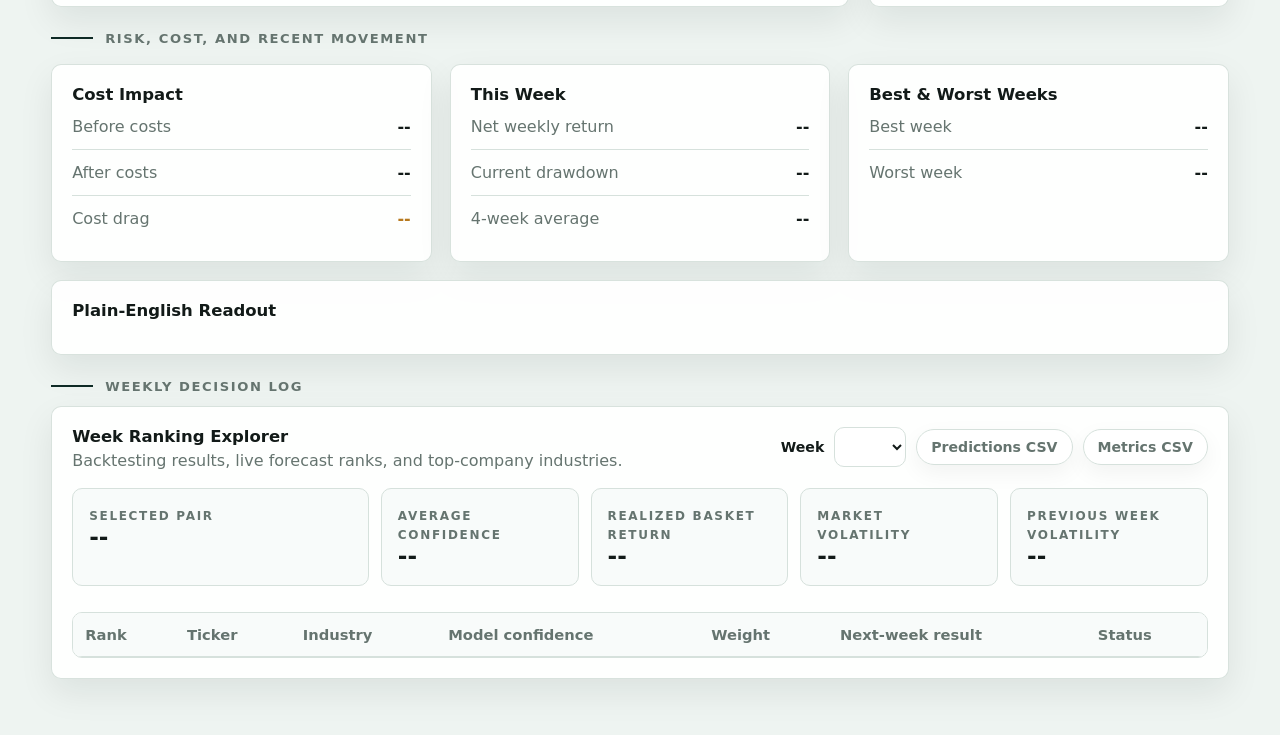
==== commit c3b1d9c5: "Add benchmark analytics and email alerts" ====
--- a/web/index.html
+++ b/web/index.html
@@ -51,9 +51,11 @@
             <select id="modelInput">
               <option value="random_forest">Random Forest</option>
               <option value="hist_gradient_boosting">Gradient Boosting</option>
+              <option value="xgboost">XGBoost</option>
             </select>
           </label>
           <button id="runCustomButton" type="button">Run custom watchlist</button>
+          <button id="emailPicksButton" type="button" disabled>Email weekly picks</button>
         </div>
       </section>
 
@@ -74,6 +76,14 @@
             <strong id="netSharpe">--</strong>
           </div>
           <div class="metric">
+            <span>Sortino</span>
+            <strong id="netSortino">--</strong>
+          </div>
+          <div class="metric">
+            <span>Beta</span>
+            <strong id="netBeta">--</strong>
+          </div>
+          <div class="metric">
             <span>Max drawdown</span>
             <strong id="maxDrawdown">--</strong>
           </div>
@@ -102,6 +112,7 @@
             <div class="chart-actions">
               <div class="segmented" aria-label="Chart mode">
                 <button class="active" data-mode="equity">Equity</button>
+                <button data-mode="benchmark">Benchmark</button>
                 <button data-mode="returns">Weekly</button>
                 <button data-mode="drawdown">Drawdown</button>
                 <button data-mode="risk">Rolling risk</button>
@@ -217,7 +228,7 @@
         <div class="panel-head">
           <div>
             <h2>Week Ranking Explorer</h2>
-            <p>Pick a rebalance week and scan the full stock ranking at a glance.</p>
+            <p>Backtesting results, live forecast ranks, and top-company industries.</p>
           </div>
           <div class="ranking-tools">
             <label for="weekSelect">Week</label>
@@ -257,6 +268,7 @@
               <tr>
                 <th>Rank</th>
                 <th>Ticker</th>
+                <th>Industry</th>
                 <th>Model confidence</th>
                 <th>Weight</th>
                 <th>Next-week result</th>
--- a/web/styles.css
+++ b/web/styles.css
@@ -119,7 +119,7 @@
 
 .custom-controls {
   display: grid;
-  grid-template-columns: minmax(340px, 1fr) minmax(220px, 0.7fr) 90px 170px auto;
+  grid-template-columns: minmax(340px, 1fr) minmax(220px, 0.7fr) 90px 170px auto auto;
   gap: 12px;
   align-items: end;
 }
@@ -209,6 +209,12 @@
   font-weight: 900;
   cursor: pointer;
   box-shadow: 0 12px 24px rgba(18, 26, 24, 0.16);
+}
+
+.custom-controls > button + button {
+  border: 1px solid var(--line);
+  background: #fff;
+  color: var(--ink);
 }
 
 .custom-controls button:disabled {
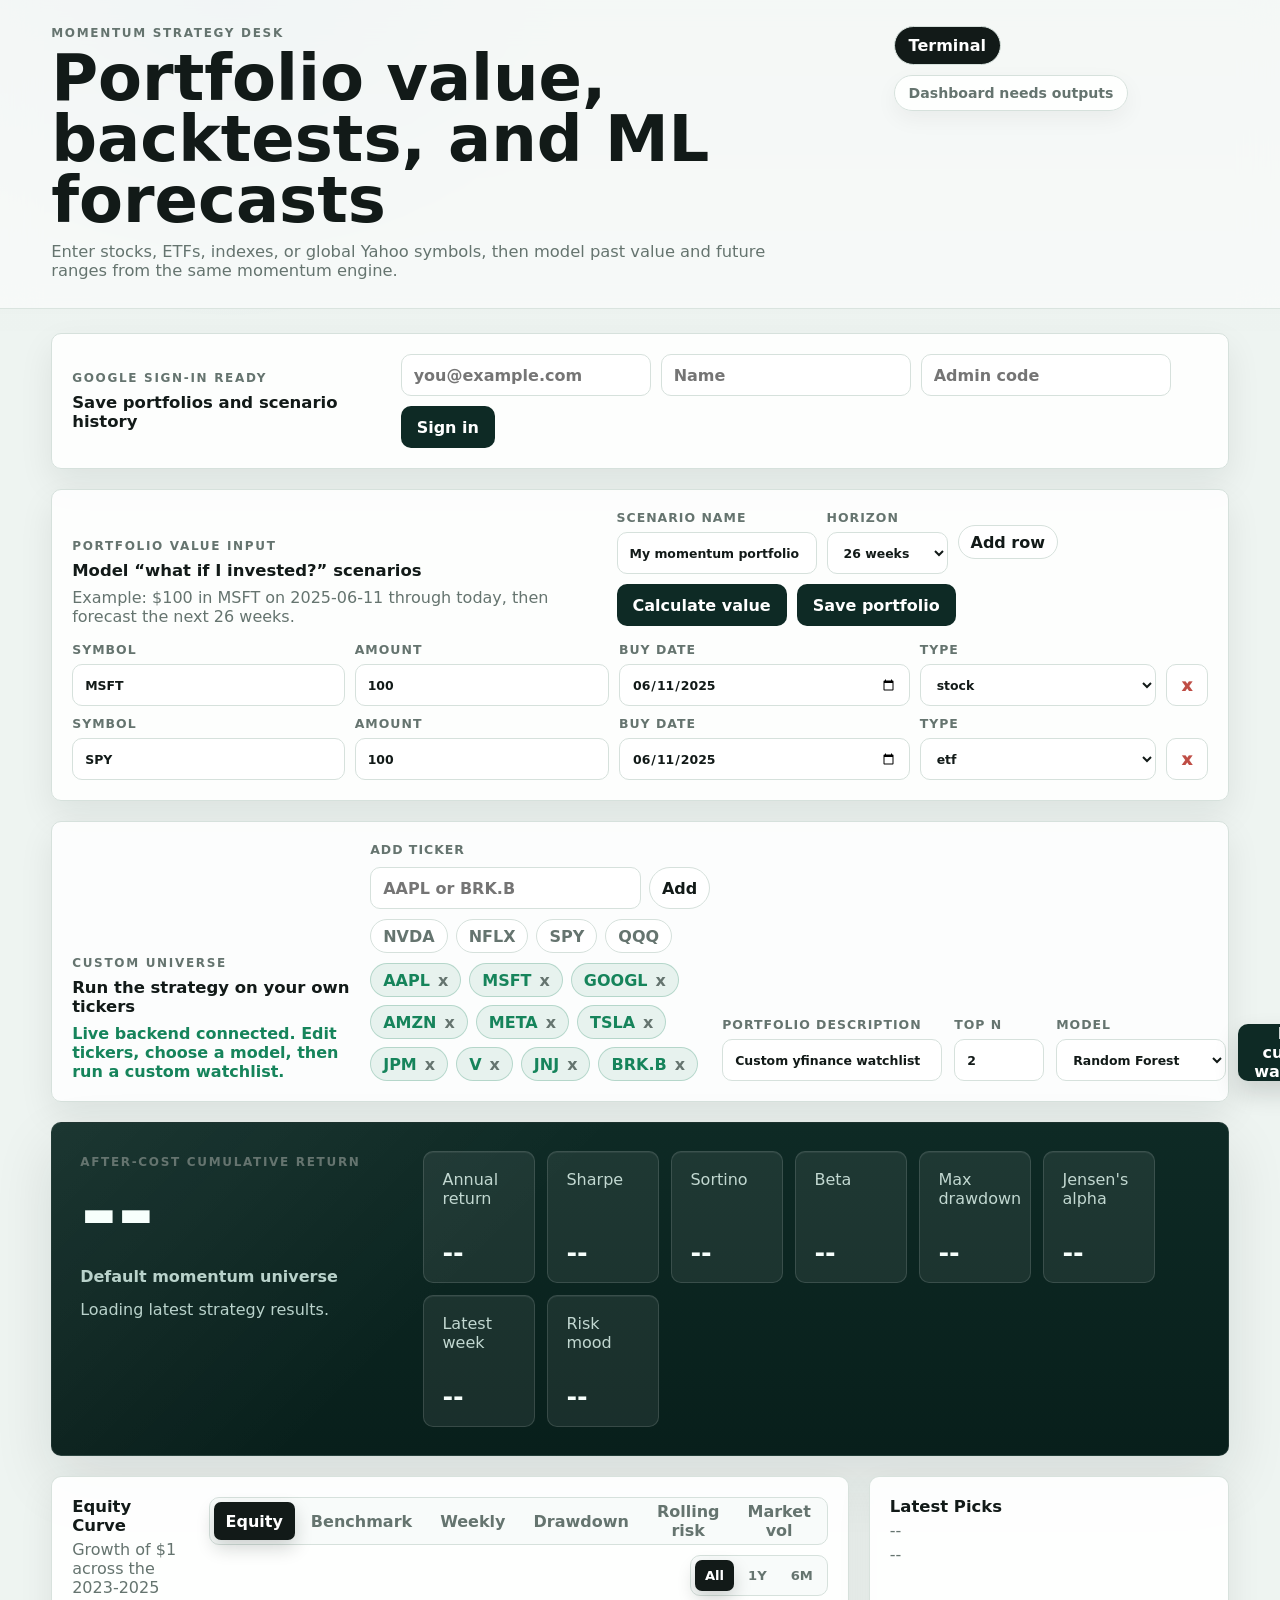
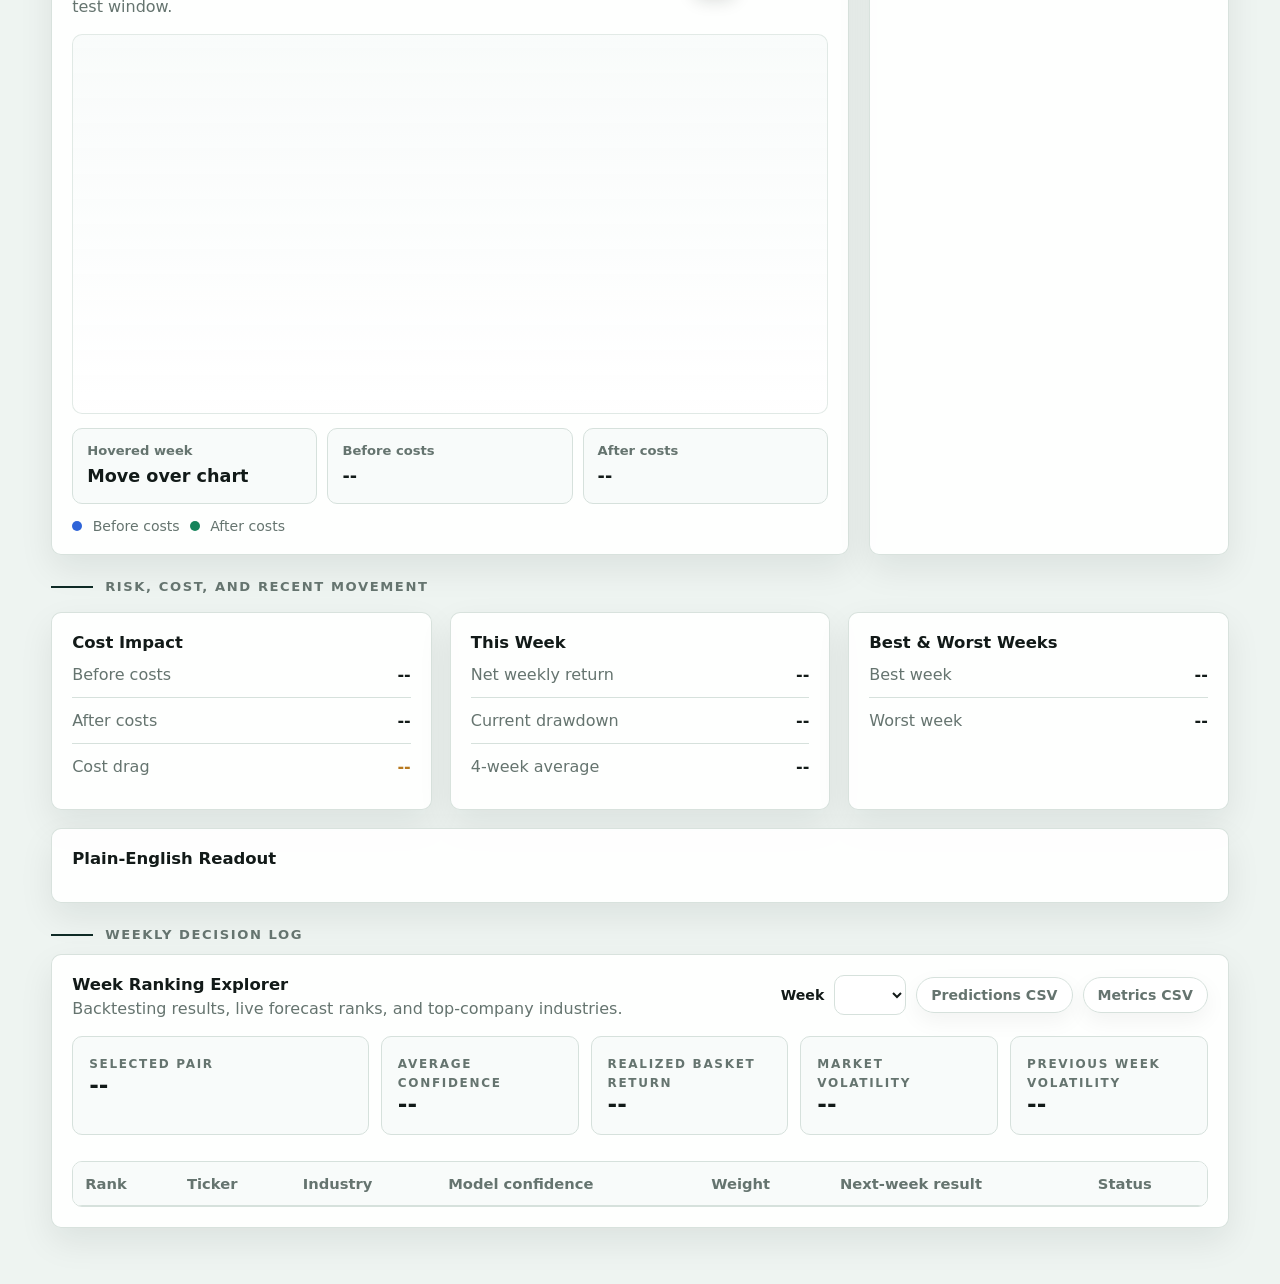
==== commit 14c37758: "Add portfolio scenario forecasting app" ====
--- a/web/index.html
+++ b/web/index.html
@@ -10,13 +10,88 @@
     <header class="app-header">
       <div>
         <p class="eyebrow">Momentum Strategy Desk</p>
-        <h1>Strategy health at a glance</h1>
-        <p class="header-copy">Weekly ranking, realized performance, and risk signals for the long-only momentum system.</p>
+        <h1>Portfolio value, backtests, and ML forecasts</h1>
+        <p class="header-copy">Enter stocks, ETFs, indexes, or global Yahoo symbols, then model past value and future ranges from the same momentum engine.</p>
       </div>
-      <div class="status-pill" id="healthStatus">Checking outputs</div>
+      <div class="header-actions">
+        <button class="theme-toggle" id="themeToggle" type="button">Terminal</button>
+        <div class="status-pill" id="healthStatus">Checking outputs</div>
+      </div>
     </header>
 
     <main>
+      <section class="auth-strip">
+        <div>
+          <p class="eyebrow">Google sign-in ready</p>
+          <h2 id="authTitle">Save portfolios and scenario history</h2>
+        </div>
+        <div class="auth-controls">
+          <input id="authEmail" type="email" placeholder="you@example.com" autocomplete="email" />
+          <input id="authName" placeholder="Name" autocomplete="name" />
+          <input id="adminCode" placeholder="Admin code" />
+          <button id="signInButton" type="button">Sign in</button>
+        </div>
+      </section>
+
+      <section class="scenario-panel">
+        <div class="scenario-head">
+          <div>
+            <p class="eyebrow">Portfolio value input</p>
+            <h2>Model “what if I invested?” scenarios</h2>
+            <p class="custom-note" id="scenarioNote">Example: $100 in MSFT on 2025-06-11 through today, then forecast the next 26 weeks.</p>
+          </div>
+          <div class="scenario-actions">
+            <label>
+              Scenario name
+              <input id="scenarioName" value="My momentum portfolio" maxlength="120" />
+            </label>
+            <label>
+              Horizon
+              <select id="scenarioHorizon">
+                <option value="13">13 weeks</option>
+                <option value="26" selected>26 weeks</option>
+                <option value="52">52 weeks</option>
+                <option value="104">104 weeks</option>
+              </select>
+            </label>
+            <button id="addHoldingButton" class="secondary-button" type="button">Add row</button>
+            <button id="runScenarioButton" type="button">Calculate value</button>
+            <button id="savePortfolioButton" type="button" disabled>Save portfolio</button>
+          </div>
+        </div>
+        <div class="holding-grid" id="holdingRows"></div>
+        <div class="scenario-results" id="scenarioResults" hidden>
+          <div class="scenario-kpis">
+            <div><span>Invested</span><strong id="scenarioInvested">--</strong></div>
+            <div><span>Today</span><strong id="scenarioCurrent">--</strong></div>
+            <div><span>Gain/Loss</span><strong id="scenarioGain">--</strong></div>
+            <div><span>Total return</span><strong id="scenarioReturn">--</strong></div>
+            <div><span>Forecast range</span><strong id="scenarioForecast">--</strong></div>
+          </div>
+          <div class="scenario-body">
+            <div class="chart-shell scenario-chart-shell">
+              <canvas id="scenarioChart" width="900" height="280"></canvas>
+            </div>
+            <div class="table-wrap ranking-table-wrap">
+              <table>
+                <thead>
+                  <tr>
+                    <th>Symbol</th>
+                    <th>Entry</th>
+                    <th>Shares</th>
+                    <th>Current</th>
+                    <th>Value</th>
+                    <th>Return</th>
+                    <th>CAGR</th>
+                  </tr>
+                </thead>
+                <tbody id="scenarioHoldingRows"></tbody>
+              </table>
+            </div>
+          </div>
+        </div>
+      </section>
+
       <section class="custom-panel">
         <div>
           <p class="eyebrow">Custom universe</p>
--- a/web/styles.css
+++ b/web/styles.css
@@ -48,6 +48,27 @@
   z-index: 5;
 }
 
+.header-actions,
+.auth-controls,
+.scenario-actions {
+  display: flex;
+  align-items: center;
+  gap: 10px;
+  flex-wrap: wrap;
+}
+
+.theme-toggle {
+  min-height: 39px;
+  border: 1px solid var(--line);
+  border-radius: 999px;
+  padding: 0 14px;
+  background: var(--ink);
+  color: #fff;
+  font: inherit;
+  font-weight: 900;
+  cursor: pointer;
+}
+
 .eyebrow,
 .label {
   margin: 0 0 8px;
@@ -87,6 +108,140 @@
   width: min(1480px, 100%);
   margin: 0 auto;
   padding: 24px clamp(18px, 4vw, 56px) 56px;
+}
+
+.auth-strip,
+.scenario-panel {
+  margin-bottom: 20px;
+  padding: 20px;
+  border: 1px solid var(--line);
+  border-radius: 10px;
+  background: rgba(255, 255, 255, 0.88);
+  box-shadow: var(--small-shadow);
+}
+
+.auth-strip {
+  display: flex;
+  align-items: center;
+  justify-content: space-between;
+  gap: 18px;
+}
+
+.auth-controls input,
+.scenario-actions input,
+.scenario-actions select,
+.holding-row input,
+.holding-row select {
+  min-height: 42px;
+  border: 1px solid var(--line);
+  border-radius: 10px;
+  padding: 0 12px;
+  background: #fff;
+  color: var(--ink);
+  font: inherit;
+  font-weight: 800;
+}
+
+.auth-controls button,
+.scenario-actions button:not(.secondary-button) {
+  min-height: 42px;
+  border: 0;
+  border-radius: 10px;
+  padding: 0 16px;
+  background: var(--pine);
+  color: #fff;
+  font: inherit;
+  font-weight: 900;
+  cursor: pointer;
+}
+
+.scenario-head {
+  display: flex;
+  justify-content: space-between;
+  align-items: end;
+  gap: 18px;
+  margin-bottom: 16px;
+}
+
+.scenario-actions label,
+.holding-row label {
+  display: grid;
+  gap: 7px;
+  color: var(--muted);
+  font-size: 0.78rem;
+  font-weight: 900;
+  letter-spacing: 0.08em;
+  text-transform: uppercase;
+}
+
+.holding-grid {
+  display: grid;
+  gap: 10px;
+}
+
+.holding-row {
+  display: grid;
+  grid-template-columns: minmax(120px, 0.75fr) minmax(120px, 0.7fr) minmax(150px, 0.8fr) minmax(120px, 0.65fr) 42px;
+  gap: 10px;
+  align-items: end;
+}
+
+.holding-row button {
+  min-height: 42px;
+  border: 1px solid var(--line);
+  border-radius: 10px;
+  background: #fff;
+  color: var(--red);
+  font: inherit;
+  font-weight: 950;
+  cursor: pointer;
+}
+
+.scenario-results {
+  margin-top: 18px;
+}
+
+.scenario-kpis {
+  display: grid;
+  grid-template-columns: repeat(5, minmax(130px, 1fr));
+  gap: 12px;
+  margin-bottom: 14px;
+}
+
+.scenario-kpis div {
+  min-height: 96px;
+  padding: 16px;
+  border: 1px solid var(--line);
+  border-radius: 10px;
+  background: var(--soft);
+}
+
+.scenario-kpis span {
+  display: block;
+  color: var(--muted);
+  font-size: 0.82rem;
+  font-weight: 850;
+}
+
+.scenario-kpis strong {
+  display: block;
+  margin-top: 8px;
+  font-size: clamp(1.2rem, 2vw, 1.55rem);
+  line-height: 1.1;
+}
+
+.scenario-body {
+  display: grid;
+  grid-template-columns: minmax(0, 1fr) minmax(460px, 0.85fr);
+  gap: 14px;
+}
+
+.scenario-chart-shell {
+  min-height: 300px;
+}
+
+#scenarioChart {
+  height: 280px;
 }
 
 .custom-panel {
@@ -743,18 +898,29 @@
   .summary-band,
   .layout,
   .custom-panel,
-  .custom-controls {
+  .custom-controls,
+  .scenario-head,
+  .scenario-body {
     grid-template-columns: 1fr;
+  }
+
+  .scenario-head {
+    display: grid;
   }
 
   .summary-grid {
     grid-template-columns: repeat(3, minmax(120px, 1fr));
   }
+
+  .scenario-kpis {
+    grid-template-columns: repeat(3, minmax(130px, 1fr));
+  }
 }
 
 @media (max-width: 820px) {
   .app-header,
-  .panel-head {
+  .panel-head,
+  .auth-strip {
     flex-direction: column;
     align-items: stretch;
   }
@@ -762,7 +928,9 @@
   .cards,
   .chart-readout,
   .week-glance,
-  ul {
+  ul,
+  .scenario-kpis,
+  .holding-row {
     grid-template-columns: 1fr;
   }
 
@@ -792,3 +960,49 @@
     grid-template-columns: 1fr;
   }
 }
+
+.terminal-mode {
+  --bg: #08110f;
+  --bg-2: #0d1815;
+  --ink: #d9fff2;
+  --muted: #8bb0a4;
+  --soft: #0f1d19;
+  --panel: rgba(12, 24, 20, 0.94);
+  --line: rgba(139, 176, 164, 0.24);
+  --pine: #03100d;
+  --green: #45d48f;
+  --blue: #75a7ff;
+  --shadow: 0 24px 60px rgba(0, 0, 0, 0.35);
+  --small-shadow: 0 14px 34px rgba(0, 0, 0, 0.26);
+}
+
+.terminal-mode body,
+body.terminal-mode {
+  background: #08110f;
+}
+
+.terminal-mode .app-header,
+.terminal-mode .auth-strip,
+.terminal-mode .scenario-panel,
+.terminal-mode .custom-panel,
+.terminal-mode .panel,
+.terminal-mode .metric,
+.terminal-mode .chart-shell,
+.terminal-mode .stock-card,
+.terminal-mode li,
+.terminal-mode .week-glance > div,
+.terminal-mode .chart-readout div,
+.terminal-mode .scenario-kpis div {
+  background: var(--panel);
+}
+
+.terminal-mode input,
+.terminal-mode select,
+.terminal-mode .secondary-button,
+.terminal-mode .holding-row button,
+.terminal-mode .starter-row button,
+.terminal-mode .watchlist-chips button,
+.terminal-mode .downloads a {
+  background: #0f1d19;
+  color: var(--ink);
+}
